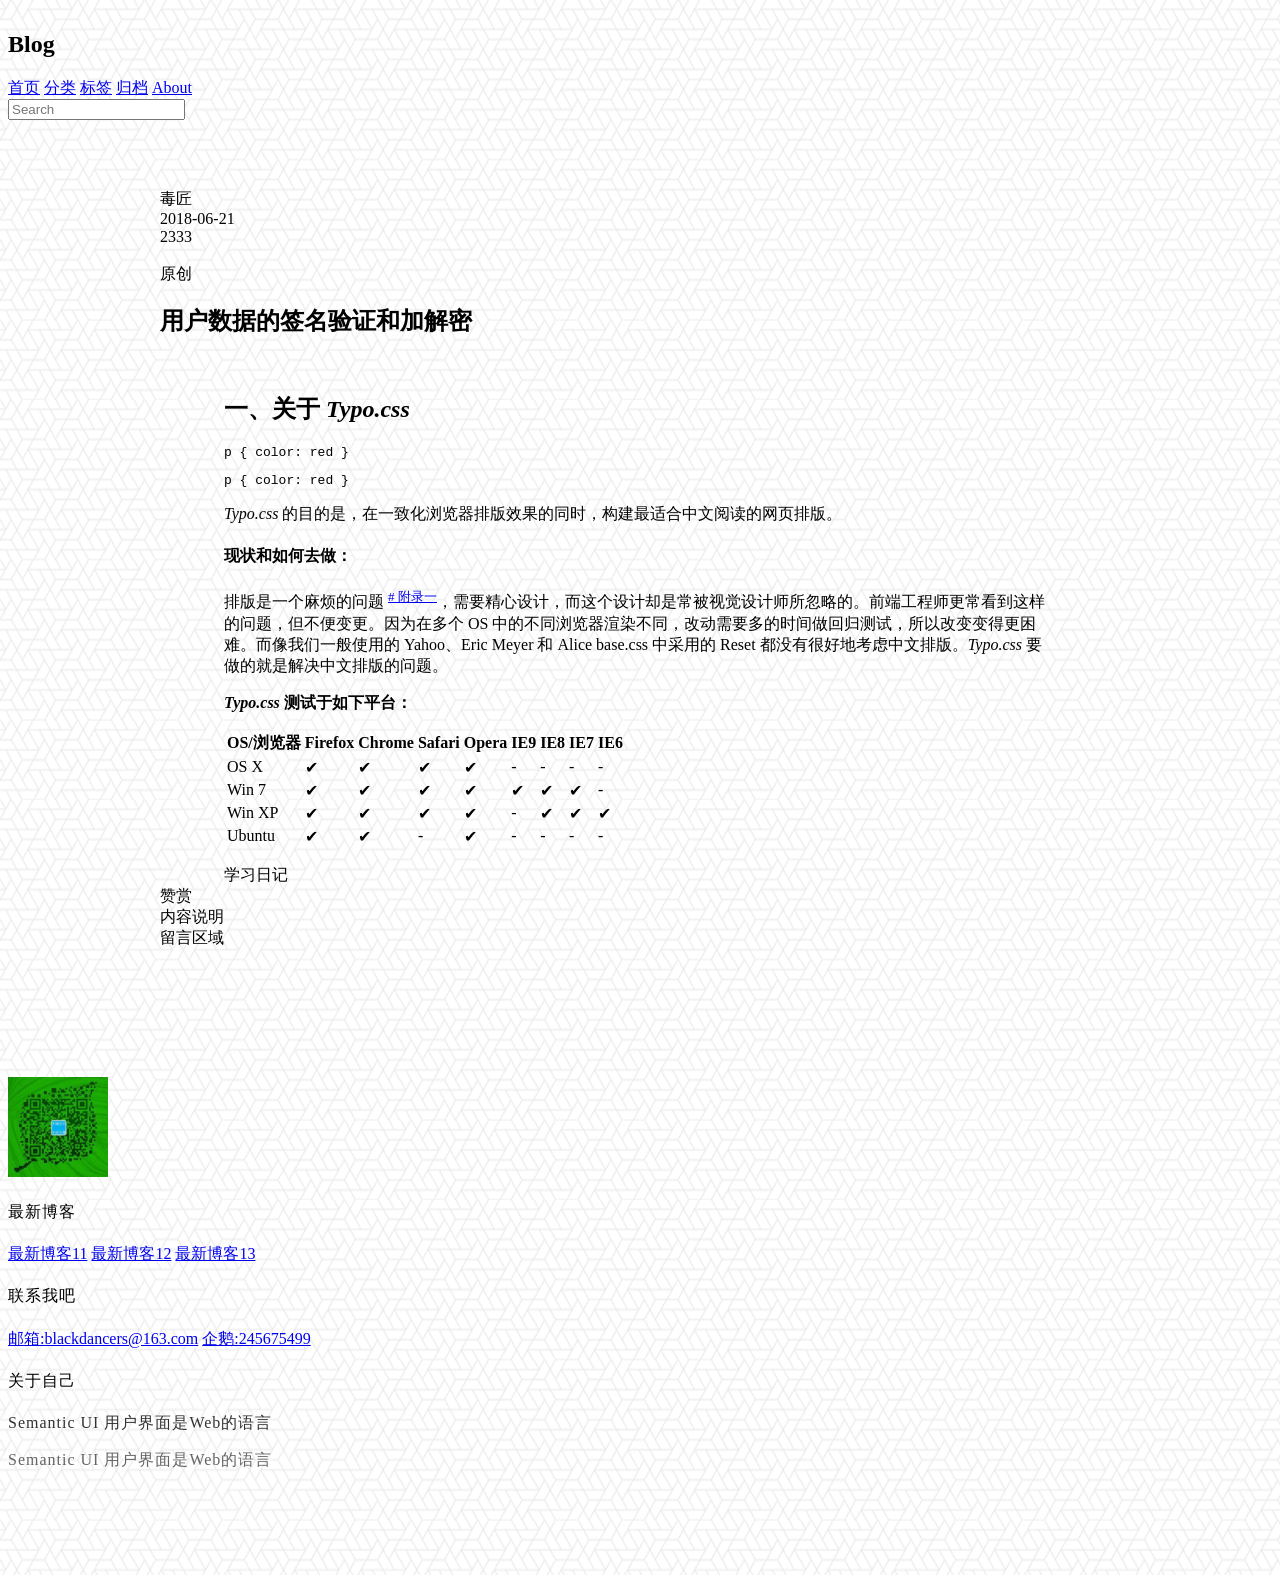
==== blog.html @ f89bb825 "博客首页和详情页1" ====
<!DOCTYPE html>
<html lang="en">
<head>
    <meta charset="UTF-8">
    <meta name="viewport" content="width=device-width,initial-scale=1.0">
    <title>博客详情页</title>
    <link rel="stylesheet" href="https://cdn.jsdelivr.net/semantic-ui/2.2.4/semantic.min.css">
    <link rel="stylesheet" href="static/css/index.css">
</head>
<body>
    <!--导航 nav-bar使用semantic-ui组件-->
    <nav class="ui inverted attached segment m-padded-tb-mini">
    <div class="ui container">
        <div class="ui inverted secondary stackable menu">
            <h2 class="ui teal header item">Blog</h2>
            <a href="#" class="item m-item m-mobile-hide"><i class="mini home icon"></i> 首页</a>
            <a href="#" class="item m-item m-mobile-hide"><i class="mini idea icon"></i>分类</a>
            <a href="#" class="item m-item m-mobile-hide"><i class="mini tags icon"></i>标签</a>
            <a href="#" class="item m-item m-mobile-hide"><i class="mini clone icon"></i>归档</a>
            <a href="#" class="item m-item m-mobile-hide"><i class="mini info icon"></i>About</a>
            <div class="right item m-item m-mobile-hide">
                <!--div.ui.input-->
                <div class="ui icon inverted transparent input">
                    <input type="text" placeholder="Search">
                    <i class="search link icon"></i>
                </div>
            </div>
        </div>
    </div>
    <a href="#" class="ui menu toggle black icon button m-right-top m-mobile-show">
        <i class="sidebar icon"></i>
    </a>
</nav>



    <div class="m-container-small m-padded-tb-big">
            <div class="ui container">
                <div class="ui top attached segment">
                    <div class="ui horizontal link list">
                        <div class="item">
                            <img src="https://unsplash.it/100/100?image=1005" alt="" class="ui avatar image">
                            <div class="content"><a class="header">毒匠</a></div>
                        </div>
                        <div class="item">
                            <i class="calendar icon"></i>2018-06-21
                        </div>
                        <div class="item">
                            <i class="eye icon"></i>2333
                        </div>
                    </div>
                </div>
                <div class="ui attached segment">
                    <img src="https://picsum.photos/800/450/?blur" alt="" class="ui fluid rounded image">
                </div>
                <div class="ui attached padded segment">
                    <!--主要内容-->
                    <div class="ui right aligned basic segment">
                        <div class="ui orange basic label">原创</div>
                    </div>
                    <h2 class="ui center aligned header">用户数据的签名验证和加解密</h2>
                    <div id="content" class="m-padded-lr m-padded-tb">

                        <!--文章内容-->
                        <h2 id="section1">一、关于 <i class="serif">Typo.css</i></h2>

                        <pre><code class="language-css">p { color: red }</code></pre>

                        <pre><code class="language-css">p { color: red }</code></pre>

                        <p><i class="serif">Typo.css</i> 的目的是，在一致化浏览器排版效果的同时，构建最适合中文阅读的网页排版。</p>
                        <h4 >现状和如何去做：</h4>

                        <p class="typo-first">排版是一个麻烦的问题 <sup><a href="#appendix1"># 附录一</a></sup>，需要精心设计，而这个设计却是常被视觉设计师所忽略的。前端工程师更常看到这样的问题，但不便变更。因为在多个 OS 中的不同浏览器渲染不同，改动需要多的时间做回归测试，所以改变变得更困难。而像我们一般使用的
                            Yahoo、Eric Meyer 和 Alice base.css 中采用的 Reset 都没有很好地考虑中文排版。<i class="serif">Typo.css</i> 要做的就是解决中文排版的问题。</p>

                        <p><strong><i class="serif">Typo.css</i> 测试于如下平台：</strong></p>
                        <table class="ui table" summary="Typo.css 的测试平台列表">
                            <thead>
                            <tr>
                                <th>OS/浏览器</th>
                                <th>Firefox</th>
                                <th>Chrome</th>
                                <th>Safari</th>
                                <th>Opera</th>
                                <th>IE9</th>
                                <th>IE8</th>
                                <th>IE7</th>
                                <th>IE6</th>
                            </tr>
                            </thead>
                            <tbody>
                            <tr>
                                <td>OS X</td>
                                <td>✔</td>
                                <td>✔</td>
                                <td>✔</td>
                                <td>✔</td>
                                <td>-</td>
                                <td>-</td>
                                <td>-</td>
                                <td>-</td>
                            </tr>
                            <tr>
                                <td>Win 7</td>
                                <td>✔</td>
                                <td>✔</td>
                                <td>✔</td>
                                <td>✔</td>
                                <td>✔</td>
                                <td>✔</td>
                                <td>✔</td>
                                <td>-</td>
                            </tr>
                            <tr>
                                <td>Win XP</td>
                                <td>✔</td>
                                <td>✔</td>
                                <td>✔</td>
                                <td>✔</td>
                                <td>-</td>
                                <td>✔</td>
                                <td>✔</td>
                                <td>✔</td>
                            </tr>
                            <tr>
                                <td>Ubuntu</td>
                                <td>✔</td>
                                <td>✔</td>
                                <td>-</td>
                                <td>✔</td>
                                <td>-</td>
                                <td>-</td>
                                <td>-</td>
                                <td>-</td>
                            </tr>
                            </tbody>
                        </table>
                    </div>

                    <!--文章下面,标签-->
                    <!--div.ui.basic.teal.left.pointing.label-->
                    <div class="m-padded-lr">
                        <div class="ui basic teal left pointing label">
                            学习日记
                        </div>
                    </div>
                    <!--文章下面,赞赏-->
                    <div class="ui center aligned basic segment">
                        <div class="ui orange basic circular button">赞赏</div>
                    </div>

                </div>
                <div class="ui attached positive message">
                    内容说明
                </div>
                <div class="ui bottom attached segment">
                    留言区域
                </div>
            </div>
    </div>

    <!--底部-->
    <footer class="ui inverted vertical segment m-padded-tb-massive">
        <div class="ui center aligned container">
            <div class="ui inverted divided stackable grid">
                <!--分成16份-->
                <div class="three wide column">
                    <div class="ui inverted link list">
                        <div class="item">
                            <img src="static/images/wechat-qr.jpg" alt="QR-CODE" class="ui rounded image" style="width: 100px">
                        </div>
                    </div>
                </div>
                <div class="three wide column">
                    <h4 class="ui inverted header m-text-thin m-text-spaced">最新博客</h4>
                    <div class="ui inverted link list">
                        <a href="#" class="item">最新博客11</a>
                        <a href="#" class="item">最新博客12</a>
                        <a href="#" class="item">最新博客13</a>
                    </div>
                </div>
                <div class="three wide column">
                    <h4 class="ui inverted header m-text-thin m-text-spaced">联系我吧</h4>
                    <div class="ui inverted link list">
                        <a href="#" class="item">邮箱:blackdancers@163.com</a>
                        <a href="#" class="item">企鹅:245675499</a>
                    </div>
                </div>
                <div class="seven wide column">
                    <h4 class="ui inverted header m-text-thin m-text-spaced">关于自己</h4>
                    <p class="m-text-thin m-text-spaced m-opacity-mini">Semantic UI 用户界面是Web的语言</p>
                </div>
            </div>
            <div class="ui inverted section divider"><!--分割线--></div>
            <p class="m-text-thin m-text-spaced m-opacity-tiny">Semantic UI 用户界面是Web的语言</p>
        </div>
    </footer>

    <script src="https://cdn.jsdelivr.net/npm/jquery@3.2/dist/jquery.min.js"></script>
    <script src="https://cdn.jsdelivr.net/semantic-ui/2.2.4/semantic.min.js"></script>
    <script>
        /*显示和隐藏菜单*/
        $(".menu.toggle").click(function () {
            $(".m-item").toggleClass('m-mobile-hide');
        });
    </script>
</body>
</html>
---- static/css/index.css ----
@charset "UTF-8";
/*背景*/
body{
    background: url("../images/what-the-hex.png");
}


/*内部间隔*/
.m-padded-tb-massive{
    padding-top: 5em !important;
    padding-bottom: 5em !important;
}
.m-padded-tb-huge{
    padding-top: 4em !important;
    padding-bottom: 4em !important;
}
.m-padded-tb-big{
    padding-top: 3em !important;
    padding-bottom: 3em !important;
}
.m-padded-tb-large{
    padding-top: 2em !important;
    padding-bottom: 2em !important;
}
.m-padded-tb{
    padding-top: 1em !important;
    padding-bottom: 1em !important;
}
.m-padded-tb-small{
    padding-top: 0.5em !important;
    padding-bottom: 0.5em !important;
}
.m-padded-tb-tiny{
    padding-top: 0.3em !important;
    padding-bottom: 0.3em !important;
}
.m-padded-tb-mini{
    padding-top: 0.2em !important;
    padding-bottom: 0.2em !important;
}
.m-padded-mini{
    padding: 0.2em !important;
}
.m-padded-tiny{
    padding: 0.3em !important;
}

.m-padded-lr{
    padding-left: 4em !important;
    padding-right: 4em !important;
}

/*外部间隔*/
.m-margin-tb-tiny{
    margin-top: 0.3em !important;
    margin-bottom: 0.3em !important;
}
.m-margin-top-small{
    margin-top: 0.5em !important;
    margin-bottom: 0.5em !important;
}
.m-margin-top{
    margin-top: 1em !important;
    margin-bottom: 1em !important;
}
.m-margin-top-large{
    margin-top: 2em !important;
    margin-bottom: 2em !important;
}


/*文本微调*/
.m-text-thin{
    font-weight: 300 !important;
}
.m-text-spaced{
    letter-spacing: 1px !important;
}
.m-text-lined{
    line-height: 1.8;
}
.m-text{
    font-weight: 300 !important;
    letter-spacing: 1px !important;
    line-height: 1.8;
}

/*透明度*/
.m-opacity-mini{
    opacity: 0.8 !important;
}
.m-opacity-tiny{
    opacity: 0.6 !important;
}



/*行内块*/
.m-inline-block{
    display: inline-block !important;
}

/*整体宽度*/
.m-container{
    max-width: 72em !important;
    margin: auto !important;
}
.m-container-small{
    max-width: 60em !important;
    margin: auto !important;
}


/*超链接字体颜色*/
.m-black{
    color: #333333 !important;
}

/*指定位置*/
.m-right-top{
    position: absolute;
    top: 0;
    right: 0;
}

/*PC端隐藏,手机端显示,和下面的css顺序不能颠倒*/
.m-mobile-show{
    display: none !important;
}

/*手机端隐藏*/
@media screen and (max-width: 768px){
    .m-mobile-hide{
        display: none !important;
    }
    .m-mobile-show{
        display: block !important;
    }
}
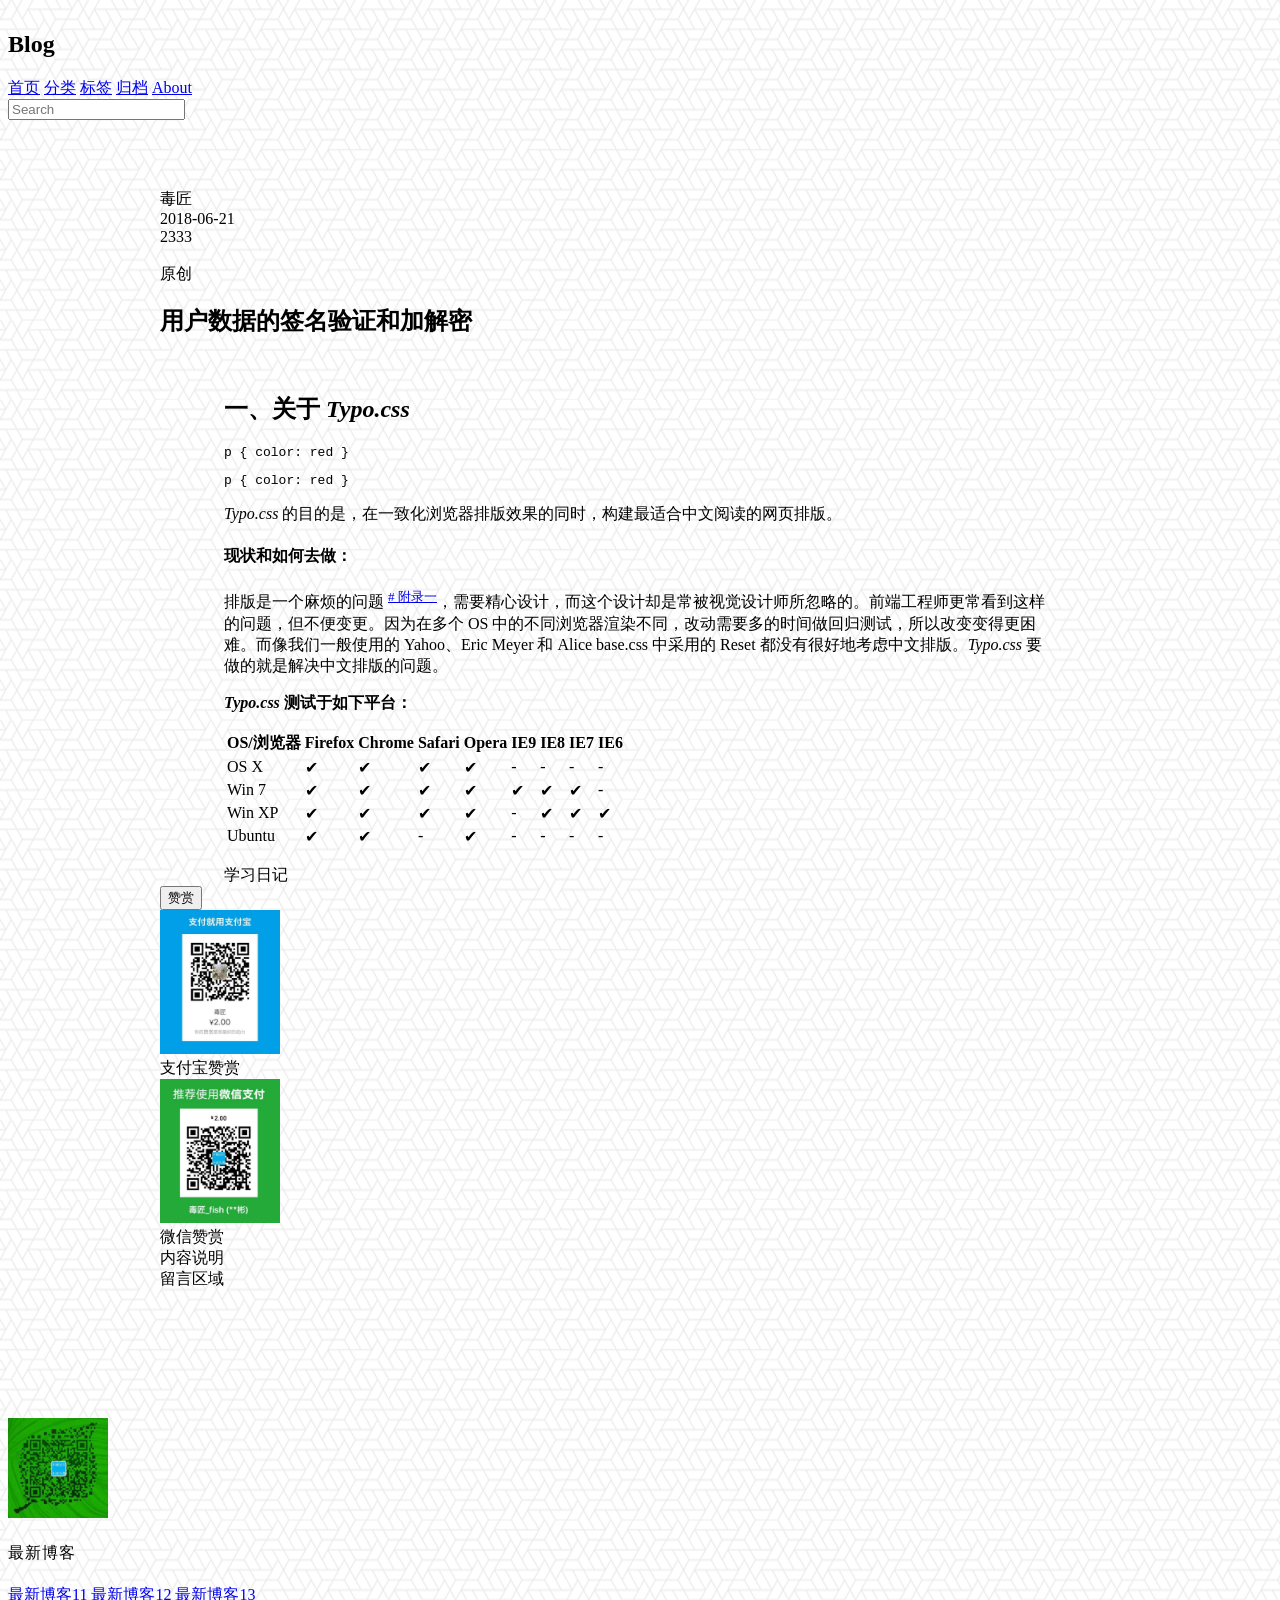
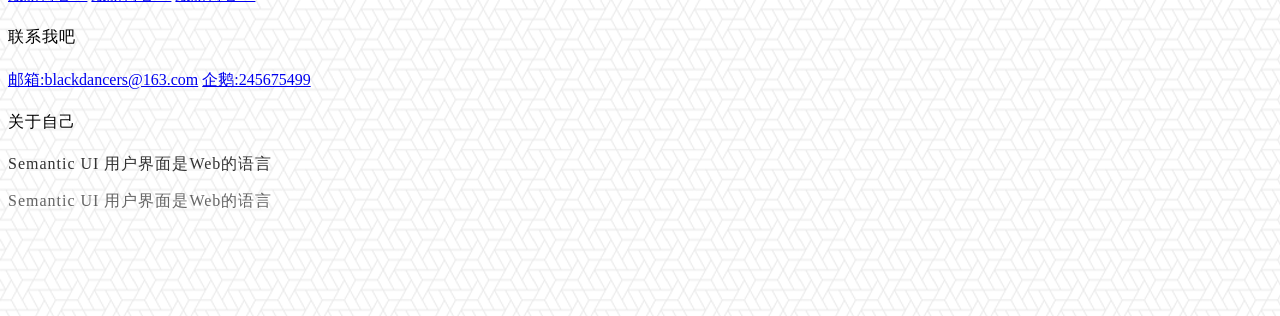
==== commit db6d9262: "赞赏，二维码" ====
--- a/blog.html
+++ b/blog.html
@@ -8,8 +8,8 @@
     <link rel="stylesheet" href="static/css/index.css">
 </head>
 <body>
-    <!--导航 nav-bar使用semantic-ui组件-->
-    <nav class="ui inverted attached segment m-padded-tb-mini">
+<!--导航 nav-bar使用semantic-ui组件-->
+<nav class="ui inverted attached segment m-padded-tb-mini">
     <div class="ui container">
         <div class="ui inverted secondary stackable menu">
             <h2 class="ui teal header item">Blog</h2>
@@ -33,177 +33,199 @@
 </nav>
 
 
-
-    <div class="m-container-small m-padded-tb-big">
-            <div class="ui container">
-                <div class="ui top attached segment">
-                    <div class="ui horizontal link list">
-                        <div class="item">
-                            <img src="https://unsplash.it/100/100?image=1005" alt="" class="ui avatar image">
-                            <div class="content"><a class="header">毒匠</a></div>
+<div class="m-container-small m-padded-tb-big">
+    <div class="ui container">
+        <div class="ui top attached segment">
+            <div class="ui horizontal link list">
+                <div class="item">
+                    <img src="https://unsplash.it/100/100?image=1005" alt="" class="ui avatar image">
+                    <div class="content"><a class="header">毒匠</a></div>
+                </div>
+                <div class="item">
+                    <i class="calendar icon"></i>2018-06-21
+                </div>
+                <div class="item">
+                    <i class="eye icon"></i>2333
+                </div>
+            </div>
+        </div>
+        <div class="ui attached segment">
+            <img src="https://picsum.photos/800/450/?blur" alt="" class="ui fluid rounded image">
+        </div>
+        <div class="ui attached padded segment">
+            <!--主要内容-->
+            <div class="ui right aligned basic segment">
+                <div class="ui orange basic label">原创</div>
+            </div>
+            <h2 class="ui center aligned header">用户数据的签名验证和加解密</h2>
+            <div id="content" class="m-padded-lr m-padded-tb">
+
+                <!--文章内容-->
+                <h2 id="section1">一、关于 <i class="serif">Typo.css</i></h2>
+
+                <pre><code class="language-css">p { color: red }</code></pre>
+
+                <pre><code class="language-css">p { color: red }</code></pre>
+
+                <p><i class="serif">Typo.css</i> 的目的是，在一致化浏览器排版效果的同时，构建最适合中文阅读的网页排版。</p>
+                <h4>现状和如何去做：</h4>
+
+                <p class="typo-first">排版是一个麻烦的问题 <sup><a href="#appendix1"># 附录一</a></sup>，需要精心设计，而这个设计却是常被视觉设计师所忽略的。前端工程师更常看到这样的问题，但不便变更。因为在多个
+                    OS 中的不同浏览器渲染不同，改动需要多的时间做回归测试，所以改变变得更困难。而像我们一般使用的
+                    Yahoo、Eric Meyer 和 Alice base.css 中采用的 Reset 都没有很好地考虑中文排版。<i class="serif">Typo.css</i>
+                    要做的就是解决中文排版的问题。</p>
+
+                <p><strong><i class="serif">Typo.css</i> 测试于如下平台：</strong></p>
+                <table class="ui table" summary="Typo.css 的测试平台列表">
+                    <thead>
+                    <tr>
+                        <th>OS/浏览器</th>
+                        <th>Firefox</th>
+                        <th>Chrome</th>
+                        <th>Safari</th>
+                        <th>Opera</th>
+                        <th>IE9</th>
+                        <th>IE8</th>
+                        <th>IE7</th>
+                        <th>IE6</th>
+                    </tr>
+                    </thead>
+                    <tbody>
+                    <tr>
+                        <td>OS X</td>
+                        <td>✔</td>
+                        <td>✔</td>
+                        <td>✔</td>
+                        <td>✔</td>
+                        <td>-</td>
+                        <td>-</td>
+                        <td>-</td>
+                        <td>-</td>
+                    </tr>
+                    <tr>
+                        <td>Win 7</td>
+                        <td>✔</td>
+                        <td>✔</td>
+                        <td>✔</td>
+                        <td>✔</td>
+                        <td>✔</td>
+                        <td>✔</td>
+                        <td>✔</td>
+                        <td>-</td>
+                    </tr>
+                    <tr>
+                        <td>Win XP</td>
+                        <td>✔</td>
+                        <td>✔</td>
+                        <td>✔</td>
+                        <td>✔</td>
+                        <td>-</td>
+                        <td>✔</td>
+                        <td>✔</td>
+                        <td>✔</td>
+                    </tr>
+                    <tr>
+                        <td>Ubuntu</td>
+                        <td>✔</td>
+                        <td>✔</td>
+                        <td>-</td>
+                        <td>✔</td>
+                        <td>-</td>
+                        <td>-</td>
+                        <td>-</td>
+                        <td>-</td>
+                    </tr>
+                    </tbody>
+                </table>
+            </div>
+
+            <!--文章下面,标签-->
+            <!--div.ui.basic.teal.left.pointing.label-->
+            <div class="m-padded-lr">
+                <div class="ui basic teal left pointing label">
+                    学习日记
+                </div>
+            </div>
+            <!--文章下面,赞赏-->
+            <div class="ui center aligned basic segment">
+                <button id="pay-btn" class="ui orange basic circular button">赞赏</button>
+            </div>
+            <div class="ui payQR flowing popup transition hidden">
+                <div class="ui orange basic label">
+                    <div class="ui images" style="font-size: inherit !important;">
+                        <div class="image">
+                            <img src="static/images/alipay-qr-receive.jpg" alt="支付宝收款" class="ui rounded bordered image" style="width: 120px">
+                            <div>支付宝赞赏</div>
                         </div>
-                        <div class="item">
-                            <i class="calendar icon"></i>2018-06-21
-                        </div>
-                        <div class="item">
-                            <i class="eye icon"></i>2333
+                        <div class="image">
+                            <img src="static/images/wechat-qr-receive.jpg" alt="微信收款" class="ui rounded bordered image" style="width: 120px">
+                            <div>微信赞赏</div>
                         </div>
                     </div>
                 </div>
-                <div class="ui attached segment">
-                    <img src="https://picsum.photos/800/450/?blur" alt="" class="ui fluid rounded image">
-                </div>
-                <div class="ui attached padded segment">
-                    <!--主要内容-->
-                    <div class="ui right aligned basic segment">
-                        <div class="ui orange basic label">原创</div>
+            </div>
+
+        </div>
+        <div class="ui attached positive message">
+            内容说明
+        </div>
+        <div class="ui bottom attached segment">
+            留言区域
+        </div>
+    </div>
+</div>
+
+<!--底部-->
+<footer class="ui inverted vertical segment m-padded-tb-massive">
+    <div class="ui center aligned container">
+        <div class="ui inverted divided stackable grid">
+            <!--分成16份-->
+            <div class="three wide column">
+                <div class="ui inverted link list">
+                    <div class="item">
+                        <img src="static/images/wechat-qr.jpg" alt="QR-CODE" class="ui rounded image"
+                             style="width: 100px">
                     </div>
-                    <h2 class="ui center aligned header">用户数据的签名验证和加解密</h2>
-                    <div id="content" class="m-padded-lr m-padded-tb">
-
-                        <!--文章内容-->
-                        <h2 id="section1">一、关于 <i class="serif">Typo.css</i></h2>
-
-                        <pre><code class="language-css">p { color: red }</code></pre>
-
-                        <pre><code class="language-css">p { color: red }</code></pre>
-
-                        <p><i class="serif">Typo.css</i> 的目的是，在一致化浏览器排版效果的同时，构建最适合中文阅读的网页排版。</p>
-                        <h4 >现状和如何去做：</h4>
-
-                        <p class="typo-first">排版是一个麻烦的问题 <sup><a href="#appendix1"># 附录一</a></sup>，需要精心设计，而这个设计却是常被视觉设计师所忽略的。前端工程师更常看到这样的问题，但不便变更。因为在多个 OS 中的不同浏览器渲染不同，改动需要多的时间做回归测试，所以改变变得更困难。而像我们一般使用的
-                            Yahoo、Eric Meyer 和 Alice base.css 中采用的 Reset 都没有很好地考虑中文排版。<i class="serif">Typo.css</i> 要做的就是解决中文排版的问题。</p>
-
-                        <p><strong><i class="serif">Typo.css</i> 测试于如下平台：</strong></p>
-                        <table class="ui table" summary="Typo.css 的测试平台列表">
-                            <thead>
-                            <tr>
-                                <th>OS/浏览器</th>
-                                <th>Firefox</th>
-                                <th>Chrome</th>
-                                <th>Safari</th>
-                                <th>Opera</th>
-                                <th>IE9</th>
-                                <th>IE8</th>
-                                <th>IE7</th>
-                                <th>IE6</th>
-                            </tr>
-                            </thead>
-                            <tbody>
-                            <tr>
-                                <td>OS X</td>
-                                <td>✔</td>
-                                <td>✔</td>
-                                <td>✔</td>
-                                <td>✔</td>
-                                <td>-</td>
-                                <td>-</td>
-                                <td>-</td>
-                                <td>-</td>
-                            </tr>
-                            <tr>
-                                <td>Win 7</td>
-                                <td>✔</td>
-                                <td>✔</td>
-                                <td>✔</td>
-                                <td>✔</td>
-                                <td>✔</td>
-                                <td>✔</td>
-                                <td>✔</td>
-                                <td>-</td>
-                            </tr>
-                            <tr>
-                                <td>Win XP</td>
-                                <td>✔</td>
-                                <td>✔</td>
-                                <td>✔</td>
-                                <td>✔</td>
-                                <td>-</td>
-                                <td>✔</td>
-                                <td>✔</td>
-                                <td>✔</td>
-                            </tr>
-                            <tr>
-                                <td>Ubuntu</td>
-                                <td>✔</td>
-                                <td>✔</td>
-                                <td>-</td>
-                                <td>✔</td>
-                                <td>-</td>
-                                <td>-</td>
-                                <td>-</td>
-                                <td>-</td>
-                            </tr>
-                            </tbody>
-                        </table>
-                    </div>
-
-                    <!--文章下面,标签-->
-                    <!--div.ui.basic.teal.left.pointing.label-->
-                    <div class="m-padded-lr">
-                        <div class="ui basic teal left pointing label">
-                            学习日记
-                        </div>
-                    </div>
-                    <!--文章下面,赞赏-->
-                    <div class="ui center aligned basic segment">
-                        <div class="ui orange basic circular button">赞赏</div>
-                    </div>
-
-                </div>
-                <div class="ui attached positive message">
-                    内容说明
-                </div>
-                <div class="ui bottom attached segment">
-                    留言区域
-                </div>
-            </div>
+                </div>
+            </div>
+            <div class="three wide column">
+                <h4 class="ui inverted header m-text-thin m-text-spaced">最新博客</h4>
+                <div class="ui inverted link list">
+                    <a href="#" class="item">最新博客11</a>
+                    <a href="#" class="item">最新博客12</a>
+                    <a href="#" class="item">最新博客13</a>
+                </div>
+            </div>
+            <div class="three wide column">
+                <h4 class="ui inverted header m-text-thin m-text-spaced">联系我吧</h4>
+                <div class="ui inverted link list">
+                    <a href="#" class="item">邮箱:blackdancers@163.com</a>
+                    <a href="#" class="item">企鹅:245675499</a>
+                </div>
+            </div>
+            <div class="seven wide column">
+                <h4 class="ui inverted header m-text-thin m-text-spaced">关于自己</h4>
+                <p class="m-text-thin m-text-spaced m-opacity-mini">Semantic UI 用户界面是Web的语言</p>
+            </div>
+        </div>
+        <div class="ui inverted section divider"><!--分割线--></div>
+        <p class="m-text-thin m-text-spaced m-opacity-tiny">Semantic UI 用户界面是Web的语言</p>
     </div>
-
-    <!--底部-->
-    <footer class="ui inverted vertical segment m-padded-tb-massive">
-        <div class="ui center aligned container">
-            <div class="ui inverted divided stackable grid">
-                <!--分成16份-->
-                <div class="three wide column">
-                    <div class="ui inverted link list">
-                        <div class="item">
-                            <img src="static/images/wechat-qr.jpg" alt="QR-CODE" class="ui rounded image" style="width: 100px">
-                        </div>
-                    </div>
-                </div>
-                <div class="three wide column">
-                    <h4 class="ui inverted header m-text-thin m-text-spaced">最新博客</h4>
-                    <div class="ui inverted link list">
-                        <a href="#" class="item">最新博客11</a>
-                        <a href="#" class="item">最新博客12</a>
-                        <a href="#" class="item">最新博客13</a>
-                    </div>
-                </div>
-                <div class="three wide column">
-                    <h4 class="ui inverted header m-text-thin m-text-spaced">联系我吧</h4>
-                    <div class="ui inverted link list">
-                        <a href="#" class="item">邮箱:blackdancers@163.com</a>
-                        <a href="#" class="item">企鹅:245675499</a>
-                    </div>
-                </div>
-                <div class="seven wide column">
-                    <h4 class="ui inverted header m-text-thin m-text-spaced">关于自己</h4>
-                    <p class="m-text-thin m-text-spaced m-opacity-mini">Semantic UI 用户界面是Web的语言</p>
-                </div>
-            </div>
-            <div class="ui inverted section divider"><!--分割线--></div>
-            <p class="m-text-thin m-text-spaced m-opacity-tiny">Semantic UI 用户界面是Web的语言</p>
-        </div>
-    </footer>
-
-    <script src="https://cdn.jsdelivr.net/npm/jquery@3.2/dist/jquery.min.js"></script>
-    <script src="https://cdn.jsdelivr.net/semantic-ui/2.2.4/semantic.min.js"></script>
-    <script>
-        /*显示和隐藏菜单*/
-        $(".menu.toggle").click(function () {
-            $(".m-item").toggleClass('m-mobile-hide');
-        });
-    </script>
+</footer>
+
+<script src="https://cdn.jsdelivr.net/npm/jquery@3.2/dist/jquery.min.js"></script>
+<script src="https://cdn.jsdelivr.net/semantic-ui/2.2.4/semantic.min.js"></script>
+<script>
+    /*显示和隐藏菜单*/
+    $(".menu.toggle").click(function () {
+        $(".m-item").toggleClass('m-mobile-hide');
+    });
+    $("#pay-btn").popup({
+        popup:$(".payQR.popup"),
+        on:'click',
+        position:'bottom center'
+    })
+
+</script>
 </body>
 </html>
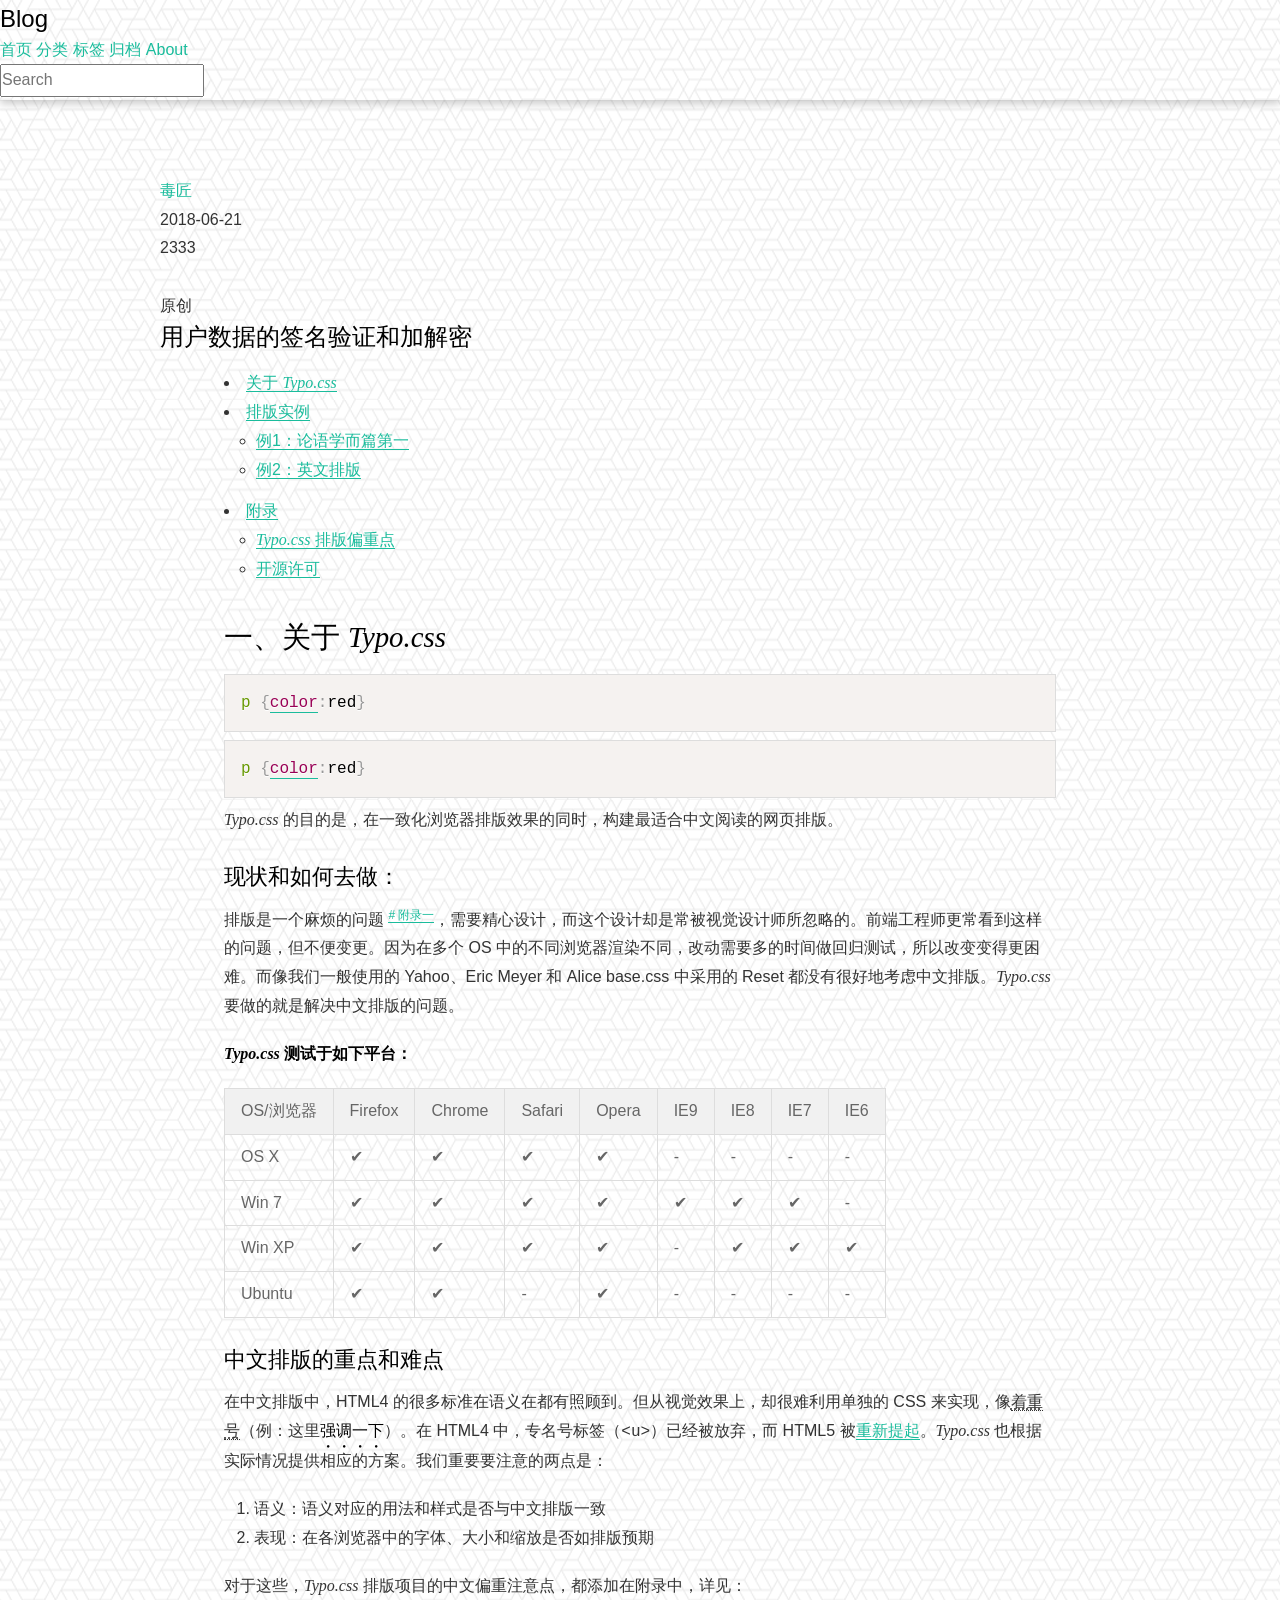
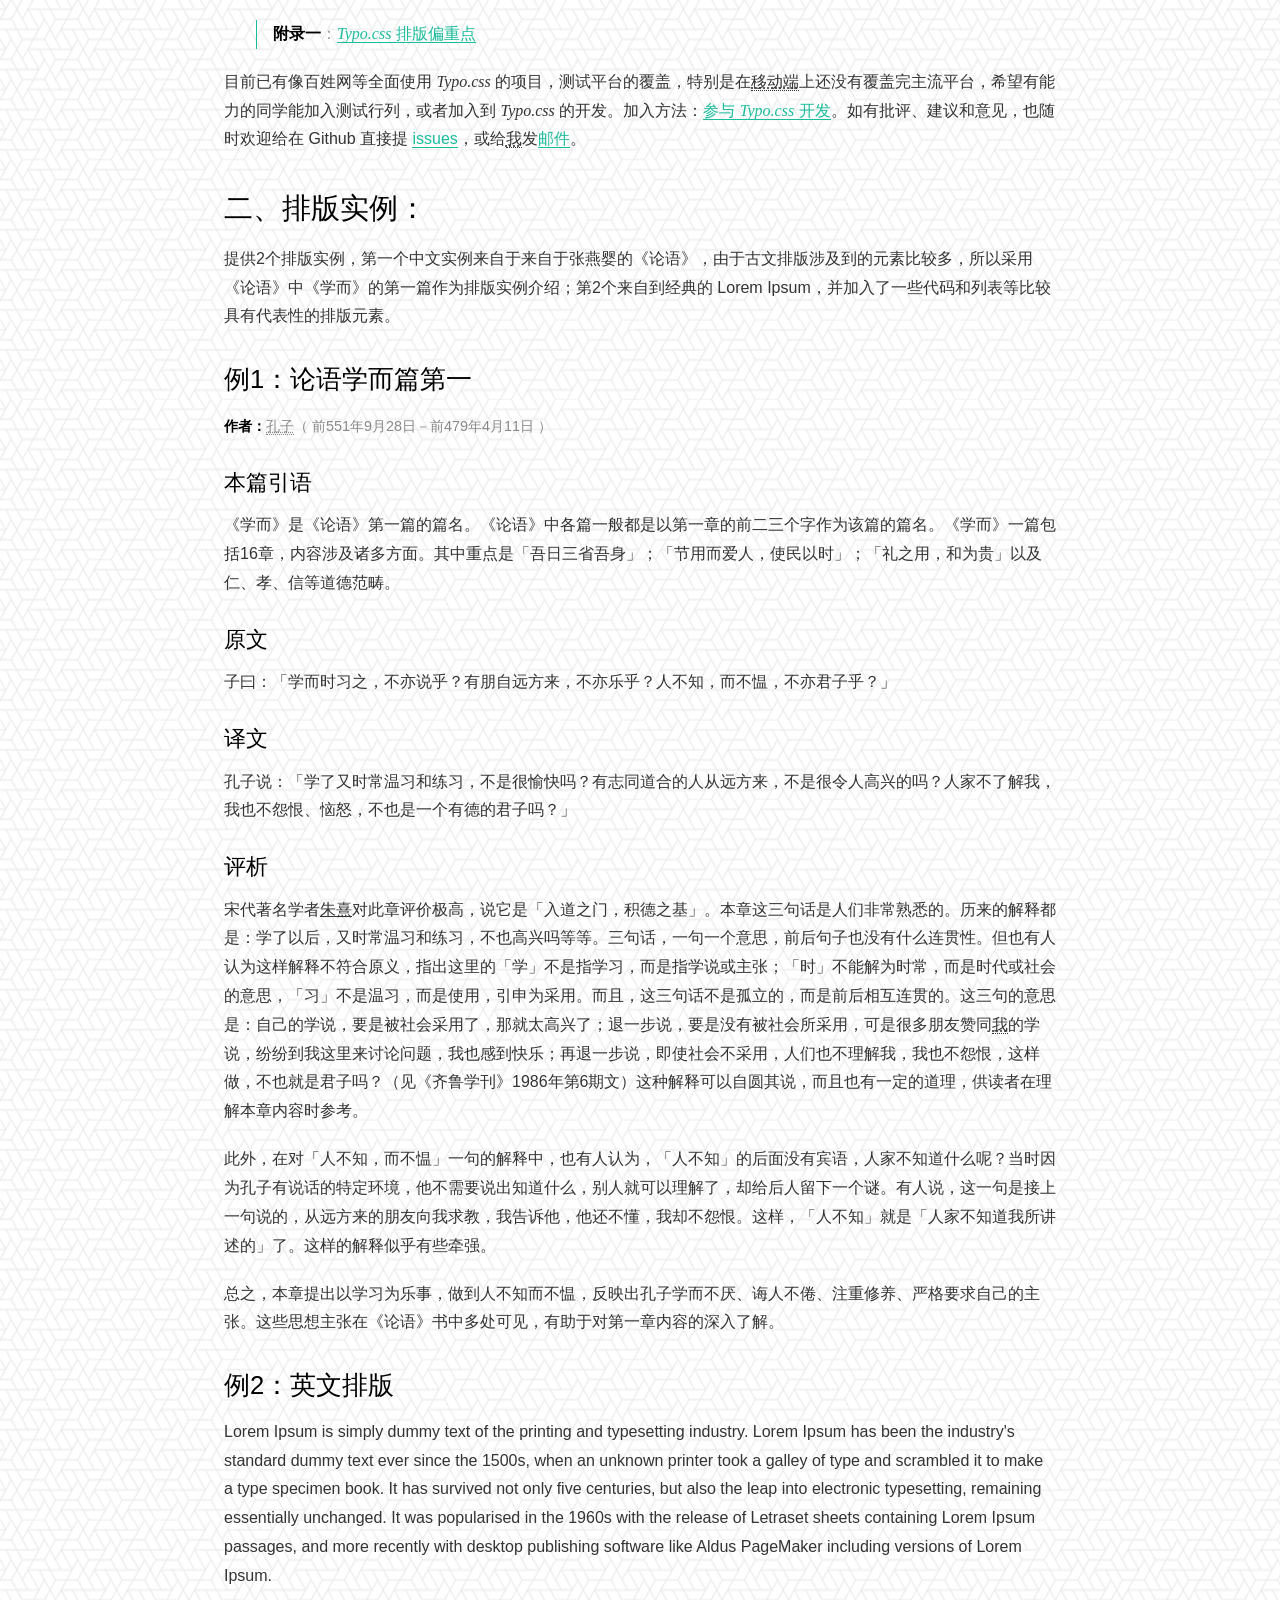
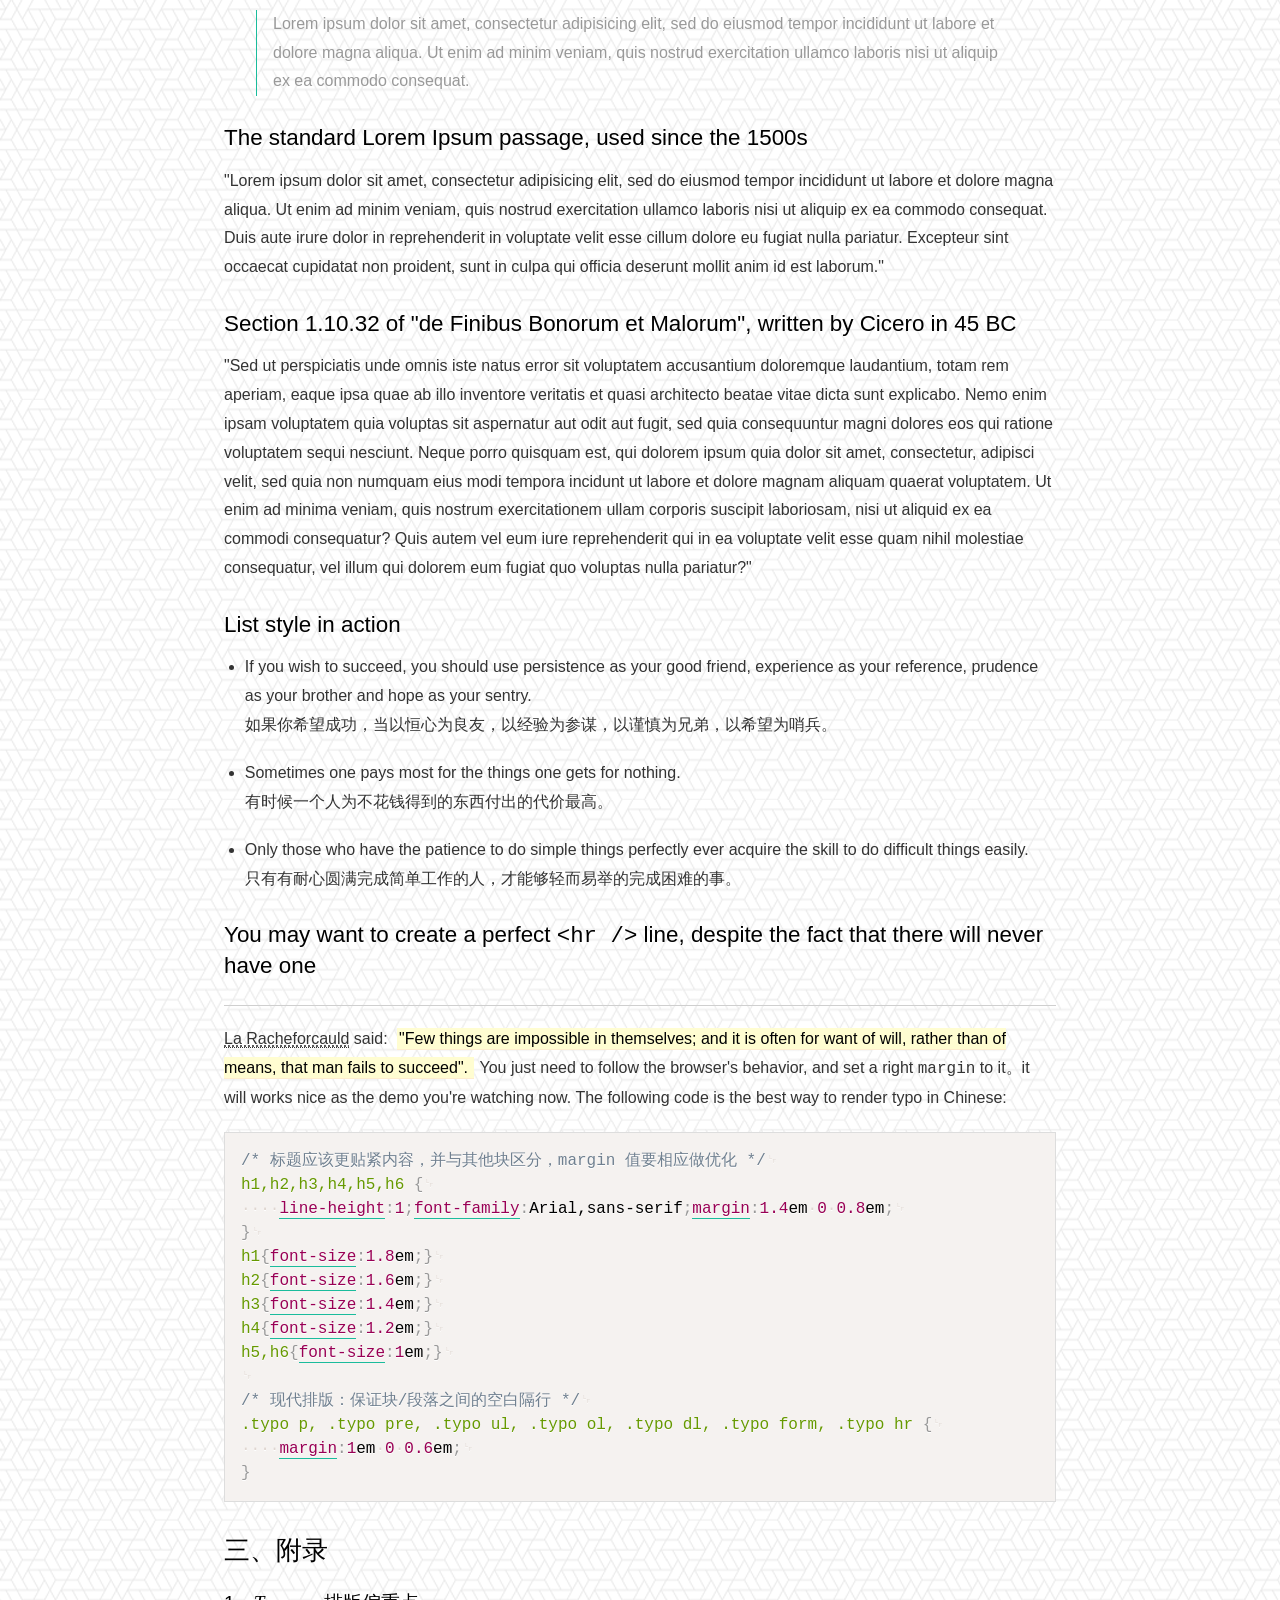
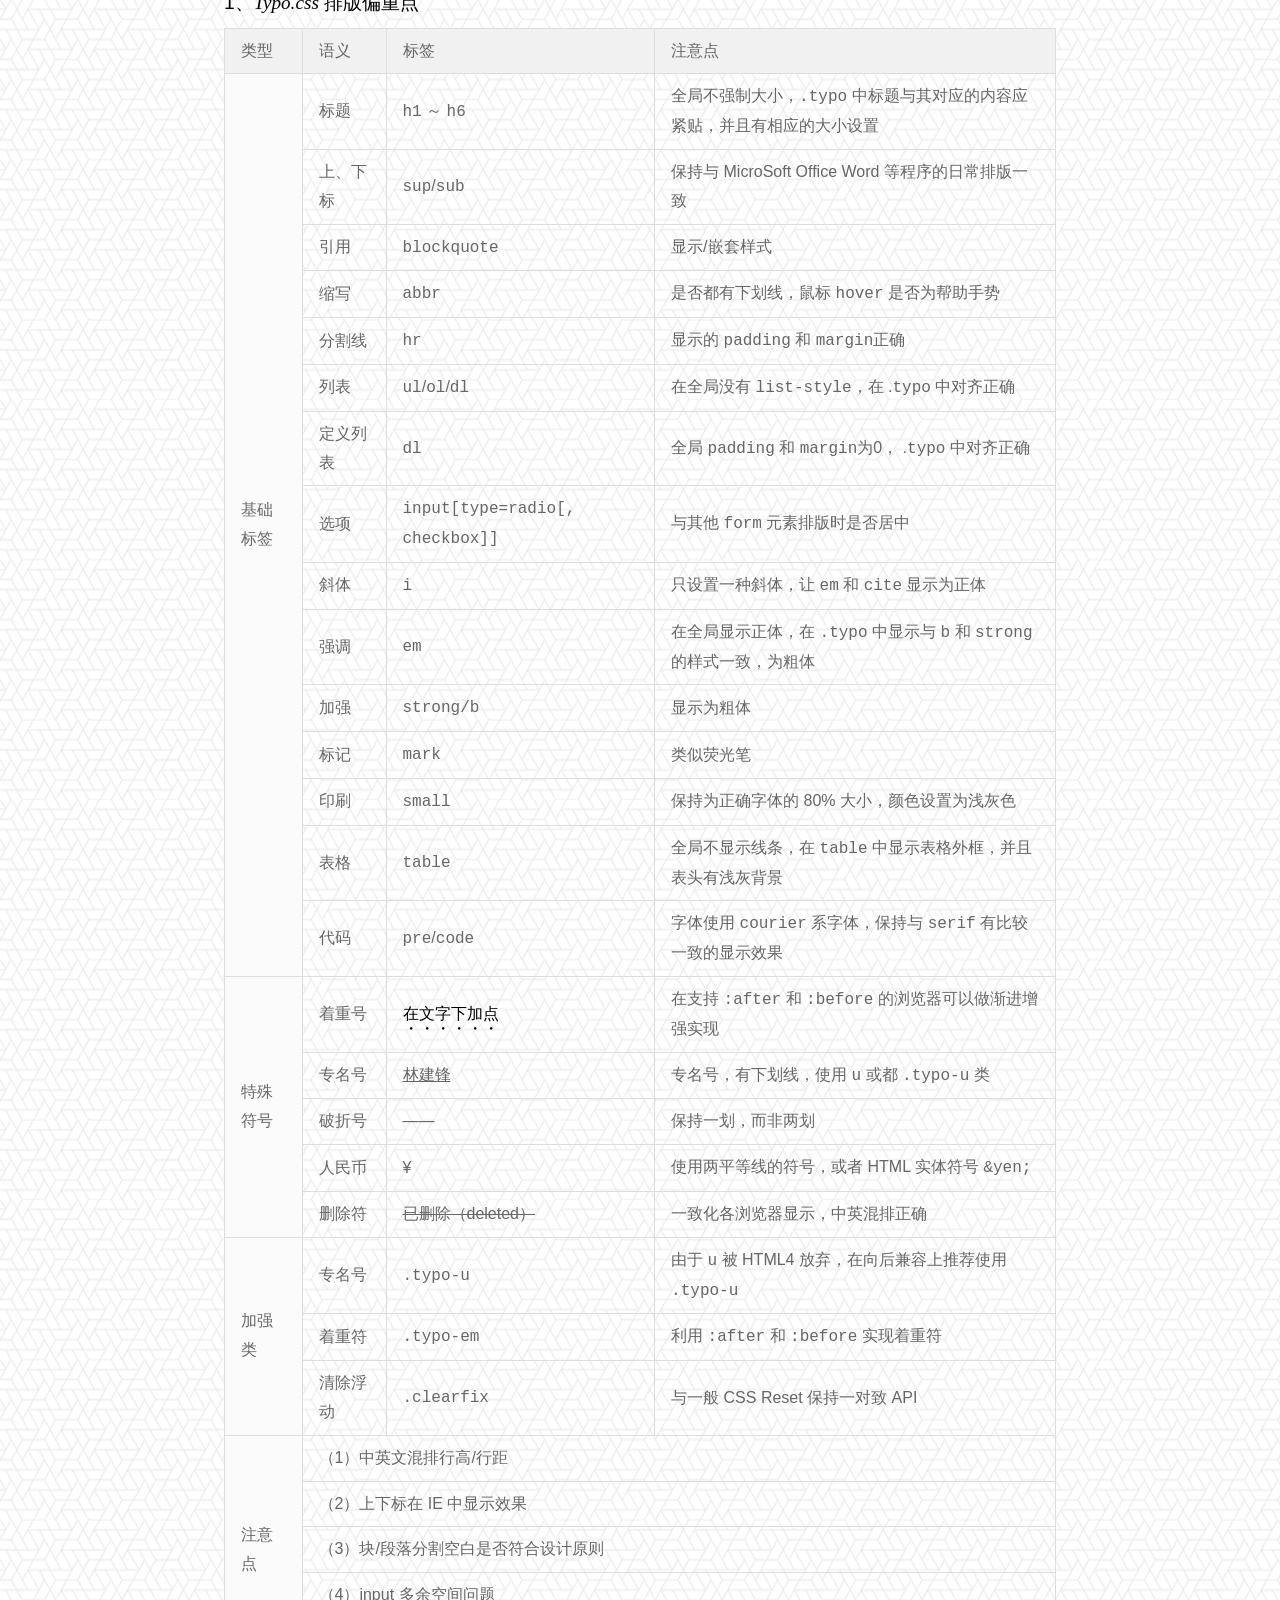
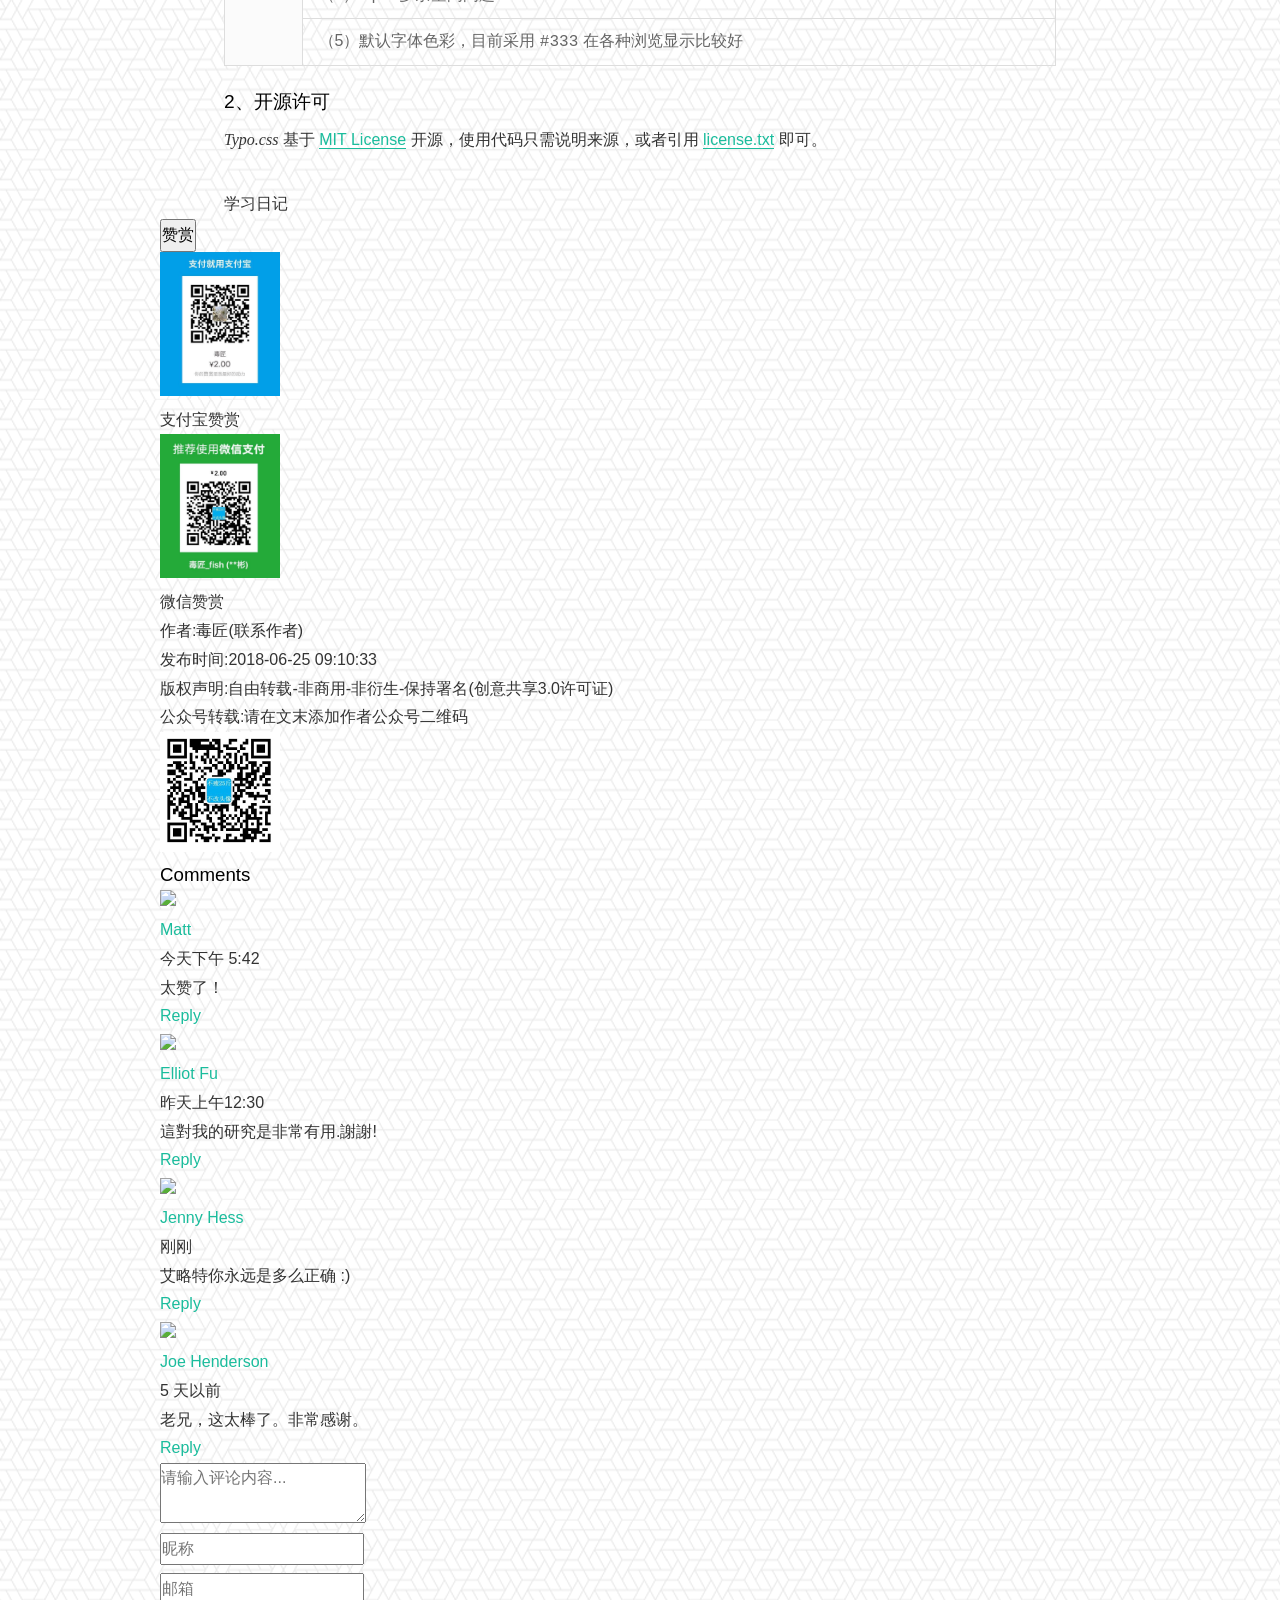
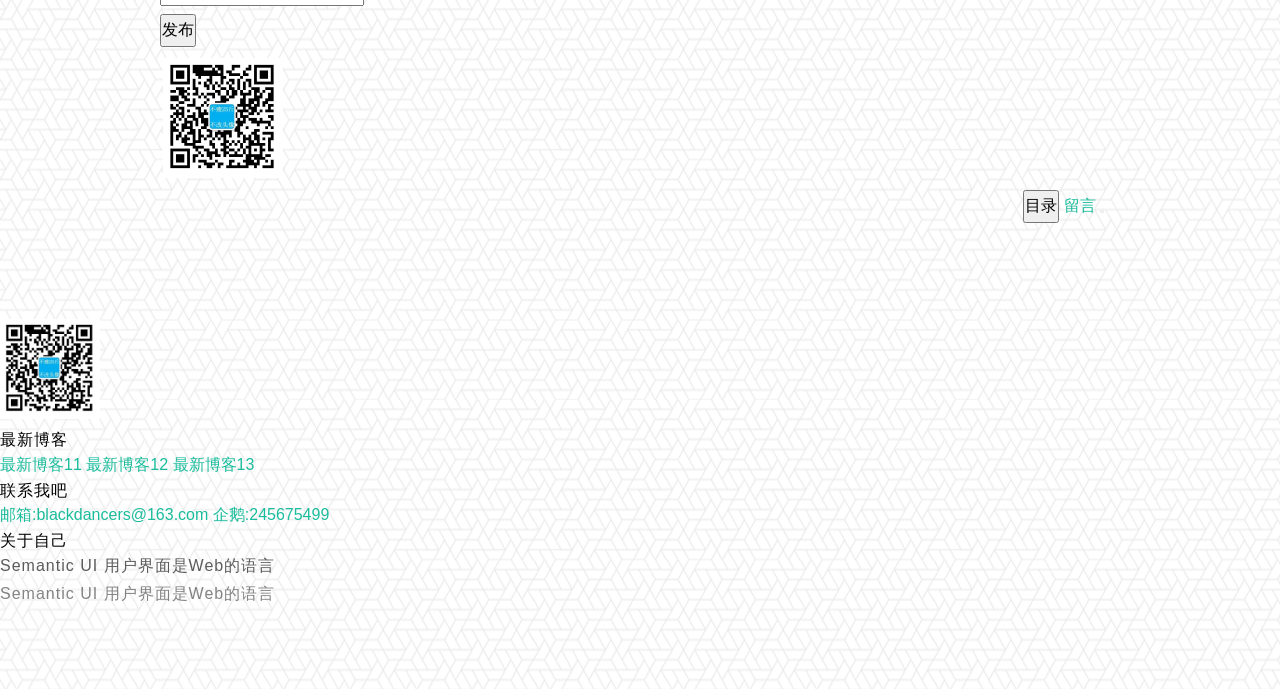
==== commit 6c97363a: "update" ====
--- a/blog.html
+++ b/blog.html
@@ -5,11 +5,15 @@
     <meta name="viewport" content="width=device-width,initial-scale=1.0">
     <title>博客详情页</title>
     <link rel="stylesheet" href="https://cdn.jsdelivr.net/semantic-ui/2.2.4/semantic.min.css">
+    <link rel="stylesheet" href="static/css/typo.css">
+    <link rel="stylesheet" href="static/css/animate.css">
+    <link rel="stylesheet" href="static/plugins/prism/1.15/prism.css">
+    <link rel="stylesheet" href="static/plugins/tocbot/tocbot.css">
     <link rel="stylesheet" href="static/css/index.css">
 </head>
 <body>
 <!--导航 nav-bar使用semantic-ui组件-->
-<nav class="ui inverted attached segment m-padded-tb-mini">
+<nav class="ui inverted attached segment m-padded-tb-mini m-shadow-small">
     <div class="ui container">
         <div class="ui inverted secondary stackable menu">
             <h2 class="ui teal header item">Blog</h2>
@@ -27,13 +31,14 @@
             </div>
         </div>
     </div>
+    <!--操作导航组件隐藏和显示menu toggle-->
     <a href="#" class="ui menu toggle black icon button m-right-top m-mobile-show">
         <i class="sidebar icon"></i>
     </a>
 </nav>
 
 
-<div class="m-container-small m-padded-tb-big">
+<div class="m-container-small m-padded-tb-big animated pulse">
     <div class="ui container">
         <div class="ui top attached segment">
             <div class="ui horizontal link list">
@@ -52,28 +57,41 @@
         <div class="ui attached segment">
             <img src="https://picsum.photos/800/450/?blur" alt="" class="ui fluid rounded image">
         </div>
+
+        <!--文章标题-->
         <div class="ui attached padded segment">
-            <!--主要内容-->
             <div class="ui right aligned basic segment">
                 <div class="ui orange basic label">原创</div>
             </div>
             <h2 class="ui center aligned header">用户数据的签名验证和加解密</h2>
-            <div id="content" class="m-padded-lr m-padded-tb">
-
-                <!--文章内容-->
+            <!--文章内容-->
+            <div id="content" class="typo typo-selection m-padded-lr-responsive m-padded-tb">
+
+                <li><a href="#section1">关于 <i class="serif">Typo.css</i></a></li>
+                <li><a href="#section2">排版实例</a>
+                    <ul>
+                        <li><a href="#section2-1">例1：论语学而篇第一</a></li>
+                        <li><a href="#section2-2">例2：英文排版</a></li>
+                    </ul>
+                </li>
+                <li><a href="#section3">附录</a>
+                    <ul>
+                        <li><a href="#appendix1"><i class="serif">Typo.css</i> 排版偏重点</a></li>
+                        <li><a href="#appendix2">开源许可</a></li>
+                    </ul>
+                </li>
+                </ol>
+
                 <h2 id="section1">一、关于 <i class="serif">Typo.css</i></h2>
-
-                <pre><code class="language-css">p { color: red }</code></pre>
-
-                <pre><code class="language-css">p { color: red }</code></pre>
+                <!--代码高亮-->
+                <pre> <code class="language-css">p {color:red}</code> </pre>
+                <pre> <code class="language-css">p {color:red}</code> </pre>
 
                 <p><i class="serif">Typo.css</i> 的目的是，在一致化浏览器排版效果的同时，构建最适合中文阅读的网页排版。</p>
                 <h4>现状和如何去做：</h4>
 
-                <p class="typo-first">排版是一个麻烦的问题 <sup><a href="#appendix1"># 附录一</a></sup>，需要精心设计，而这个设计却是常被视觉设计师所忽略的。前端工程师更常看到这样的问题，但不便变更。因为在多个
-                    OS 中的不同浏览器渲染不同，改动需要多的时间做回归测试，所以改变变得更困难。而像我们一般使用的
-                    Yahoo、Eric Meyer 和 Alice base.css 中采用的 Reset 都没有很好地考虑中文排版。<i class="serif">Typo.css</i>
-                    要做的就是解决中文排版的问题。</p>
+                <p class="typo-first">排版是一个麻烦的问题 <sup><a href="#appendix1"># 附录一</a></sup>，需要精心设计，而这个设计却是常被视觉设计师所忽略的。前端工程师更常看到这样的问题，但不便变更。因为在多个 OS 中的不同浏览器渲染不同，改动需要多的时间做回归测试，所以改变变得更困难。而像我们一般使用的
+                    Yahoo、Eric Meyer 和 Alice base.css 中采用的 Reset 都没有很好地考虑中文排版。<i class="serif">Typo.css</i> 要做的就是解决中文排版的问题。</p>
 
                 <p><strong><i class="serif">Typo.css</i> 测试于如下平台：</strong></p>
                 <table class="ui table" summary="Typo.css 的测试平台列表">
@@ -137,11 +155,298 @@
                     </tr>
                     </tbody>
                 </table>
+
+                <h4>中文排版的重点和难点</h4>
+
+                <p>在中文排版中，HTML4 的很多标准在语义在都有照顾到。但从视觉效果上，却很难利用单独的 CSS 来实现，像<abbr title="在文字下多加一个点">着重号</abbr>（例：这里<em class="typo-em">强调一下</em>）。在 HTML4 中，专名号标签（<code>&lt;u&gt;</code>）已经被放弃，而
+                    HTML5 被<a href="http://html5doctor.com/u-element/">重新提起</a>。<i class="serif">Typo.css</i> 也根据实际情况提供相应的方案。我们重要要注意的两点是：</p>
+                <ol>
+                    <li>语义：语义对应的用法和样式是否与中文排版一致</li>
+                    <li>表现：在各浏览器中的字体、大小和缩放是否如排版预期</li>
+                </ol>
+                <p>对于这些，<i class="serif">Typo.css</i> 排版项目的中文偏重注意点，都添加在附录中，详见：</p>
+                <blockquote>
+                    <b>附录一</b>：<a href="#appendix1"><i class="serif">Typo.css</i> 排版偏重点</a>
+                </blockquote>
+
+                <p>目前已有像百姓网等全面使用 <i class="serif">Typo.css</i> 的项目，测试平台的覆盖，特别是在<abbr title="手机、平板电脑等移动平台">移动端</abbr>上还没有覆盖完主流平台，希望有能力的同学能加入测试行列，或者加入到 <i class="serif">Typo.css</i>
+                    的开发。加入方法：<a href="https://github.com/sofish/Typo.css">参与 <i class="serif">Typo.css</i> 开发</a>。如有批评、建议和意见，也随时欢迎给在 Github 直接提 <a
+                            href="https://github.com/sofish/Typo.css/issues">issues</a>，或给<abbr title="Sofish Lin, author of Typo.css"
+                                                                                                role="author">我</abbr>发<a
+                            href="mailto:sofish@icloud.com">邮件</a>。</p>
+
+
+                <h2 id="section2">二、排版实例：</h2>
+
+                <p>提供2个排版实例，第一个中文实例来自于来自于<cite class="typo-unique">张燕婴</cite>的《论语》，由于古文排版涉及到的元素比较多，所以采用《论语》中《学而》的第一篇作为排版实例介绍；第2个来自到经典的
+                    Lorem Ipsum，并加入了一些代码和列表等比较具有代表性的排版元素。</p>
+
+                <h3 id="section2-1">例1：论语学而篇第一</h3>
+
+                <p>
+                    <small><b>作者：</b><abbr title="名丘，字仲尼">孔子</abbr>（
+                        <time>前551年9月28日－前479年4月11日</time>
+                        ）
+                    </small>
+                </p>
+
+                <h4>本篇引语</h4>
+
+                <p>
+                    《学而》是《论语》第一篇的篇名。《论语》中各篇一般都是以第一章的前二三个字作为该篇的篇名。《学而》一篇包括16章，内容涉及诸多方面。其中重点是「吾日三省吾身」；「节用而爱人，使民以时」；「礼之用，和为贵」以及仁、孝、信等道德范畴。 </p>
+
+                <h4>原文</h4>
+
+                <p>子曰：「学而时习之，不亦说乎？有朋自远方来，不亦乐乎？人不知，而不愠，不亦君子乎？」 </p>
+
+                <h4>译文</h4>
+
+                <p>孔子说：「学了又时常温习和练习，不是很愉快吗？有志同道合的人从远方来，不是很令人高兴的吗？人家不了解我，我也不怨恨、恼怒，不也是一个有德的君子吗？」 </p>
+
+                <h4>评析</h4>
+
+                <p>宋代著名学者<u class="typo-u">朱熹</u>对此章评价极高，说它是「入道之门，积德之基」。本章这三句话是人们非常熟悉的。历来的解释都是：学了以后，又时常温习和练习，不也高兴吗等等。三句话，一句一个意思，前后句子也没有什么连贯性。但也有人认为这样解释不符合原义，指出这里的「学」不是指学习，而是指学说或主张；「时」不能解为时常，而是时代或社会的意思，「习」不是温习，而是使用，引申为采用。而且，这三句话不是孤立的，而是前后相互连贯的。这三句的意思是：自己的学说，要是被社会采用了，那就太高兴了；退一步说，要是没有被社会所采用，可是很多朋友赞同<abbr
+                        title="张燕婴">我</abbr>的学说，纷纷到我这里来讨论问题，我也感到快乐；再退一步说，即使社会不采用，人们也不理解我，我也不怨恨，这样做，不也就是君子吗？（见《齐鲁学刊》1986年第6期文）这种解释可以自圆其说，而且也有一定的道理，供读者在理解本章内容时参考。
+                </p>
+
+                <p>此外，在对「人不知，而不愠」一句的解释中，也有人认为，「人不知」的后面没有宾语，人家不知道什么呢？当时因为孔子有说话的特定环境，他不需要说出知道什么，别人就可以理解了，却给后人留下一个谜。有人说，这一句是接上一句说的，从远方来的朋友向我求教，我告诉他，他还不懂，我却不怨恨。这样，「人不知」就是「人家不知道我所讲述的」了。这样的解释似乎有些牵强。</p>
+
+                <p>总之，本章提出以学习为乐事，做到人不知而不愠，反映出孔子学而不厌、诲人不倦、注重修养、严格要求自己的主张。这些思想主张在《论语》书中多处可见，有助于对第一章内容的深入了解。</p>
+
+                <h3 id="section2-2">例2：英文排版</h3>
+
+                <p>Lorem Ipsum is simply dummy text of the printing and typesetting industry. Lorem Ipsum has been the industry's
+                    standard dummy text ever since the 1500s, when an unknown printer took a galley of type and scrambled it to make a
+                    type specimen book. It has survived not only five centuries, but also the leap into electronic typesetting, remaining
+                    essentially unchanged. It was popularised in the 1960s with the release of Letraset sheets containing Lorem Ipsum
+                    passages, and more recently with desktop publishing software like Aldus PageMaker including versions of Lorem
+                    Ipsum.</p>
+                <blockquote>
+                    Lorem ipsum dolor sit amet, consectetur adipisicing elit, sed do eiusmod tempor incididunt ut labore et dolore magna
+                    aliqua. Ut enim ad minim veniam, quis nostrud exercitation ullamco laboris nisi ut aliquip ex ea commodo consequat.
+                </blockquote>
+
+                <h4>The standard Lorem Ipsum passage, used since the 1500s</h4>
+
+                <p>"Lorem ipsum dolor sit amet, consectetur adipisicing elit, sed do eiusmod tempor incididunt ut labore et dolore magna
+                    aliqua. Ut enim ad minim veniam, quis nostrud exercitation ullamco laboris nisi ut aliquip ex ea commodo consequat.
+                    Duis aute irure dolor in reprehenderit in voluptate velit esse cillum dolore eu fugiat nulla pariatur. Excepteur sint
+                    occaecat cupidatat non proident, sunt in culpa qui officia deserunt mollit anim id est laborum."</p>
+
+                <h4>Section 1.10.32 of "de Finibus Bonorum et Malorum", written by Cicero in 45 BC</h4>
+
+                <p>"Sed ut perspiciatis unde omnis iste natus error sit voluptatem accusantium doloremque laudantium, totam rem aperiam,
+                    eaque ipsa quae ab illo inventore veritatis et quasi architecto beatae vitae dicta sunt explicabo. Nemo enim ipsam
+                    voluptatem quia voluptas sit aspernatur aut odit aut fugit, sed quia consequuntur magni dolores eos qui ratione
+                    voluptatem sequi nesciunt. Neque porro quisquam est, qui dolorem ipsum quia dolor sit amet, consectetur, adipisci
+                    velit, sed quia non numquam eius modi tempora incidunt ut labore et dolore magnam aliquam quaerat voluptatem. Ut enim
+                    ad minima veniam, quis nostrum exercitationem ullam corporis suscipit laboriosam, nisi ut aliquid ex ea commodi
+                    consequatur? Quis autem vel eum iure reprehenderit qui in ea voluptate velit esse quam nihil molestiae consequatur,
+                    vel illum qui dolorem eum fugiat quo voluptas nulla pariatur?"</p>
+
+                <h4>List style in action</h4>
+                <ul>
+                    <li>If you wish to succeed, you should use persistence as your good friend, experience as your reference, prudence as
+                        your brother and hope as your sentry.
+                        <p>如果你希望成功，当以恒心为良友，以经验为参谋，以谨慎为兄弟，以希望为哨兵。</p>
+                    </li>
+                    <li>Sometimes one pays most for the things one gets for nothing.
+                        <p>有时候一个人为不花钱得到的东西付出的代价最高。</p>
+                    </li>
+                    <li>Only those who have the patience to do simple things perfectly ever acquire the skill to do difficult things
+                        easily.
+                        <p>只有有耐心圆满完成简单工作的人，才能够轻而易举的完成困难的事。</p>
+                    </li>
+                </ul>
+
+                <h4>You may want to create a perfect <code>&lt;hr /&gt;</code> line, despite the fact that there will never have one
+                </h4>
+                <hr/>
+                <p><abbr title="法国作家罗切福考尔德">La Racheforcauld</abbr> said:
+                    <mark>"Few things are impossible in themselves; and it is often for want of will, rather than of means, that man fails
+                        to succeed".
+                    </mark>
+                    You just need to follow the browser's behavior, and set a right <code>margin</code> to it。it will works nice as the
+                    demo you're watching now. The following code is the best way to render typo in Chinese:
+                </p>
+                <pre class="language-css"><code>
+/* 标题应该更贴紧内容，并与其他块区分，margin 值要相应做优化 */
+h1,h2,h3,h4,h5,h6 {
+    line-height:1;font-family:Arial,sans-serif;margin:1.4em 0 0.8em;
+}
+h1{font-size:1.8em;}
+h2{font-size:1.6em;}
+h3{font-size:1.4em;}
+h4{font-size:1.2em;}
+h5,h6{font-size:1em;}
+
+/* 现代排版：保证块/段落之间的空白隔行 */
+.typo p, .typo pre, .typo ul, .typo ol, .typo dl, .typo form, .typo hr {
+    margin:1em 0 0.6em;
+}
+                </code></pre>
+
+                <h3 id="section3">三、附录</h3>
+
+                <h5 id="appendix1">1、<i class="serif">Typo.css</i> 排版偏重点</h5>
+                <table class="ui table" summary="Typo.css 排版偏重点">
+                    <thead>
+                    <tr>
+                        <th>类型</th>
+                        <th>语义</th>
+                        <th>标签</th>
+                        <th>注意点</th>
+                    </tr>
+                    </thead>
+                    <tbody>
+                    <tr>
+                        <th rowspan="15">基础标签</th>
+                        <td>标题</td>
+                        <td><code>h1</code> ～ <code>h6</code></td>
+                        <td>全局不强制大小，<code>.typo</code> 中标题与其对应的内容应紧贴，并且有相应的大小设置</td>
+                    </tr>
+                    <tr>
+                        <td>上、下标</td>
+                        <td><code>sup</code>/<code>sub</code></td>
+                        <td>保持与 MicroSoft Office Word 等程序的日常排版一致</td>
+                    </tr>
+                    <tr>
+                        <td>引用</td>
+                        <td><code>blockquote</code></td>
+                        <td>显示/嵌套样式</td>
+                    </tr>
+                    <tr>
+                        <td>缩写</td>
+                        <td><code>abbr</code></td>
+                        <td>是否都有下划线，鼠标 <code>hover</code> 是否为帮助手势</td>
+                    </tr>
+                    <tr>
+                        <td>分割线</td>
+                        <td><code>hr</code></td>
+                        <td>显示的 <code>padding</code> 和 <code>margin</code>正确</td>
+                    </tr>
+                    <tr>
+                        <td>列表</td>
+                        <td><code>ul</code>/<code>ol</code>/<code>dl</code></td>
+                        <td>在全局没有 <code>list-style</code>，在 .<code>typo</code> 中对齐正确</td>
+                    </tr>
+                    <tr>
+                        <td>定义列表</td>
+                        <td><code>dl</code></td>
+                        <td>全局 <code>padding</code> 和 <code>margin</code>为0， .<code>typo</code> 中对齐正确</td>
+                    </tr>
+                    <tr>
+                        <td>选项</td>
+                        <td><code>input[type=radio[, checkbox]]</code></td>
+                        <td>与其他 <code>form</code> 元素排版时是否居中</td>
+                    </tr>
+                    <tr>
+                        <td>斜体</td>
+                        <td><code>i</code></td>
+                        <td>只设置一种斜体，让 <code>em</code> 和 <code>cite</code> 显示为正体</td>
+                    </tr>
+                    <tr>
+                        <td>强调</td>
+                        <td><code>em</code></td>
+                        <td>在全局显示正体，在 <code>.typo</code> 中显示与 <code>b</code> 和 <code>strong</code> 的样式一致，为粗体</td>
+                    </tr>
+                    <tr>
+                        <td>加强</td>
+                        <td><code>strong/b</code></td>
+                        <td>显示为粗体</td>
+                    </tr>
+                    <tr>
+                        <td>标记</td>
+                        <td><code>mark</code></td>
+                        <td>类似荧光笔</td>
+                    </tr>
+                    <tr>
+                        <td>印刷</td>
+                        <td><code>small</code></td>
+                        <td>保持为正确字体的 80% 大小，颜色设置为浅灰色</td>
+                    </tr>
+                    <tr>
+                        <td>表格</td>
+                        <td><code>table</code></td>
+                        <td>全局不显示线条，在 <code>table</code> 中显示表格外框，并且表头有浅灰背景</td>
+                    </tr>
+                    <tr>
+                        <td>代码</td>
+                        <td><code>pre</code>/<code>code</code></td>
+                        <td>字体使用 <code>courier</code> 系字体，保持与 <code>serif</code> 有比较一致的显示效果</td>
+                    </tr>
+                    <tr>
+                        <th rowspan="5">特殊符号</th>
+                        <td>着重号</td>
+                        <td><em class="typo-em">在文字下加点</em></td>
+                        <td>在支持 <code>:after</code> 和 <code>:before</code> 的浏览器可以做渐进增强实现</td>
+                    </tr>
+                    <tr>
+                        <td>专名号</td>
+                        <td><u>林建锋</u></td>
+                        <td>专名号，有下划线，使用 <code>u</code> 或都 <code>.typo-u</code> 类</td>
+                    </tr>
+                    <tr>
+                        <td>破折号</td>
+                        <td>——</td>
+                        <td>保持一划，而非两划</td>
+                    </tr>
+                    <tr>
+                        <td>人民币</td>
+                        <td>&yen;</td>
+                        <td>使用两平等线的符号，或者 HTML 实体符号 <code>&amp;yen;</code></td>
+                    </tr>
+                    <tr>
+                        <td>删除符</td>
+                        <td>
+                            <del>已删除（deleted）</del>
+                        </td>
+                        <td>一致化各浏览器显示，中英混排正确</td>
+                    </tr>
+                    <tr>
+                        <th rowspan="3">加强类</th>
+                        <td>专名号</td>
+                        <td><code>.typo-u</code></td>
+                        <td>由于 <code>u</code> 被 HTML4 放弃，在向后兼容上推荐使用 <code>.typo-u</code></td>
+                    </tr>
+                    <tr>
+                        <td>着重符</td>
+                        <td><code>.typo-em</code></td>
+                        <td>利用 <code>:after</code> 和 <code>:before</code> 实现着重符</td>
+                    </tr>
+                    <tr>
+                        <td>清除浮动</td>
+                        <td><code>.clearfix</code></td>
+                        <td>与一般 CSS Reset 保持一对致 API</td>
+                    </tr>
+                    <tr>
+                        <th rowspan="5">注意点</th>
+                        <td colspan="3">（1）中英文混排行高/行距</td>
+                    </tr>
+                    <tr>
+                        <td colspan="3">（2）上下标在 IE 中显示效果</td>
+                    </tr>
+                    <tr>
+                        <td colspan="3">（3）块/段落分割空白是否符合设计原则</td>
+                    </tr>
+                    <tr>
+                        <td colspan="3">（4）input 多余空间问题</td>
+                    </tr>
+                    <tr>
+                        <td colspan="3">（5）默认字体色彩，目前采用 <code>#333</code> 在各种浏览显示比较好</td>
+                    </tr>
+                    </tbody>
+                </table>
+
+                <h5 id="appendix2">2、开源许可</h5>
+
+                <p><i class="serif">Typo.css</i> 基于 <a href="http://zh.wikipedia.org/wiki/MIT_License">MIT License</a> 开源，使用代码只需说明来源，或者引用 <a
+                        href="http://typo.sofi.sh/license.txt">license.txt</a> 即可。</p>
             </div>
 
             <!--文章下面,标签-->
             <!--div.ui.basic.teal.left.pointing.label-->
-            <div class="m-padded-lr">
+            <div class="m-padded-lr-responsive">
                 <div class="ui basic teal left pointing label">
                     学习日记
                 </div>
@@ -164,14 +469,134 @@
                     </div>
                 </div>
             </div>
-
-        </div>
+        </div>
+        <!--作者信息-->
         <div class="ui attached positive message">
-            内容说明
-        </div>
-        <div class="ui bottom attached segment">
-            留言区域
-        </div>
+            <div class="ui middle grid">
+                <div class="eleven wide column">
+                    <ul class="list">
+                        <li>作者:毒匠(联系作者)</li>
+                        <li>发布时间:2018-06-25 09:10:33</li>
+                        <li>版权声明:自由转载-非商用-非衍生-保持署名(创意共享3.0许可证)</li>
+                        <li>公众号转载:请在文末添加作者公众号二维码</li>
+                    </ul>
+                </div>
+                <div class="five wide column">
+                    <img src="static/images/wechat-qr.jpg" alt="QR-CODE" class="ui right floated rounded bordered image" style="width: 120px">
+                </div>
+            </div>
+        </div>
+        <!--留言区域-->
+        <div id="comment-container" class="ui bottom attached segment">
+            <div class="ui teal segment">
+                <div class="ui comments">
+                    <h3 class="ui dividing header">Comments</h3>
+                    <div class="comment">
+                        <a class="avatar">
+                            <img src="http://www.semantic-ui.cn/images/avatar/small/matt.jpg">
+                        </a>
+                        <div class="content">
+                            <a class="author">Matt</a>
+                            <div class="metadata">
+                                <span class="date">今天下午 5:42</span>
+                            </div>
+                            <div class="text">太赞了！ </div>
+                            <div class="actions">
+                                <a class="reply">Reply</a>
+                            </div>
+                        </div>
+                    </div>
+                    <div class="comment">
+                        <a class="avatar">
+                            <img src="http://www.semantic-ui.cn/images/avatar/small/elliot.jpg">
+                        </a>
+                        <div class="content">
+                            <a class="author">Elliot Fu</a>
+                            <div class="metadata">
+                                <span class="date">昨天上午12:30</span>
+                            </div>
+                            <div class="text">
+                                <p>這對我的研究是非常有用.謝謝!</p>
+                            </div>
+                            <div class="actions">
+                                <a class="reply">Reply</a>
+                            </div>
+                        </div>
+                        <div class="comments">
+                            <div class="comment">
+                                <a class="avatar">
+                                    <img src="http://www.semantic-ui.cn/images/avatar/small/jenny.jpg">
+                                </a>
+                                <div class="content">
+                                    <a class="author">Jenny Hess</a>
+                                    <div class="metadata">
+                                        <span class="date">刚刚</span>
+                                    </div>
+                                    <div class="text">艾略特你永远是多么正确 :) </div>
+                                    <div class="actions">
+                                        <a class="reply">Reply</a>
+                                    </div>
+                                </div>
+                            </div>
+                        </div>
+                    </div>
+                    <div class="comment">
+                        <a class="avatar"><img src="http://www.semantic-ui.cn/images/avatar/small/joe.jpg"></a>
+                        <div class="content">
+                            <a class="author">Joe Henderson</a>
+                            <div class="metadata">
+                                <span class="date">5 天以前</span>
+                            </div>
+                            <div class="text">老兄，这太棒了。非常感谢。 </div>
+                            <div class="actions">
+                                <a class="reply">Reply</a>
+                            </div>
+                        </div>
+                    </div>
+                    <!--输入留言区-->
+                    <div class="ui reply form">
+                        <div class="field">
+                            <textarea name="content" placeholder="请输入评论内容..."></textarea>
+                        </div>
+                        <div class="fields">
+                            <div class="field m-mobile-wide-full m-margin-bottom-small">
+                                <div class="ui left icon input">
+                                    <i class="user icon"></i>
+                                    <input type="text" name="nickname" placeholder="昵称">
+                                </div>
+                            </div>
+                            <div class="field m-mobile-wide-full m-margin-bottom-small">
+                                <div class="ui left icon input">
+                                    <i class="mail icon"></i>
+                                    <input type="text" name="email" placeholder="邮箱">
+                                </div>
+                            </div>
+                            <div class="field m-mobile-wide-full m-margin-bottom-small">
+                                <button class="ui teal button m-mobile-wide-full"><i class="icon edit"></i>发布</button>
+                                <!--<div class="ui blue labeled submit icon button"><i class="icon edit"></i> Add Reply </div>-->
+                            </div>
+                        </div>
+                    </div>
+                </div>
+            </div>
+        </div>
+
+        <div class="m-padded m-fixed m-right-bottom">
+            <div class="ui vertical icon buttons">
+                <button class="ui toc teal button">目录</button>
+                <a href="#comment-container" class="ui teal button">留言</a>
+                <button class="ui wechat icon button"> <i class="weixin icon"></i></button>
+                <a href="#" class="ui icon button"><i class="chevron up icon"></i></a>
+            </div>
+        </div>
+        <div class="ui wechat-content flowing popup transition hidden m-padded-mini" style="width: 130px">
+            <img src="static/images/wechat-qr.jpg" alt="" class="ui rounded bordered image" style="width: 120px">
+        </div>
+        <div class="ui toc-container flowing popup transition hidden" style="width: 250px !important;">
+            <ol class="js-toc"></ol>
+        </div>
+
+
     </div>
 </div>
 
@@ -215,6 +640,8 @@
 
 <script src="https://cdn.jsdelivr.net/npm/jquery@3.2/dist/jquery.min.js"></script>
 <script src="https://cdn.jsdelivr.net/semantic-ui/2.2.4/semantic.min.js"></script>
+<script src="static/plugins/tocbot/tocbot.min.js"></script>
+<script src="static/plugins/prism/1.15/prism.js"></script>
 <script>
     /*显示和隐藏菜单*/
     $(".menu.toggle").click(function () {
@@ -224,7 +651,25 @@
         popup:$(".payQR.popup"),
         on:'click',
         position:'bottom center'
-    })
+    });
+    tocbot.init({
+        // Where to render the table of contents.
+        tocSelector: '.js-toc',
+        // Where to grab the headings to build the table of contents.
+        contentSelector: '.js-toc-content',
+        // Which headings to grab inside of the contentSelector element.
+        headingSelector: 'h1, h2, h3',
+    });
+    $('.toc.button').popup({
+        popup : $('.toc-container.popup'),
+        on : 'click',
+        position: 'left center'
+    });
+    $(".wechat").popup({
+        popup:$(".wechat-content"),
+        on:'hover',/*default*/
+        position:'left center'
+    });
 
 </script>
 </body>
--- a/static/css/typo.css
+++ b/static/css/typo.css
@@ -0,0 +1,348 @@
+@charset "utf-8";
+
+/***********************************/
+/*Typo.css - 中文网页重设与排版*/
+/***********************************/
+/* 防止用户自定义背景颜色对网页的影响，添加让用户可以自定义字体 */
+html {
+  color: #333;
+  background: #fff;
+  -webkit-text-size-adjust: 100%;
+  -ms-text-size-adjust: 100%;
+  text-rendering: optimizelegibility;
+}
+
+/* 如果你的项目仅支持 IE9+ | Chrome | Firefox 等，推荐在 <html> 中添加 .borderbox 这个 class */
+html.borderbox *, html.borderbox *:before, html.borderbox *:after {
+  -moz-box-sizing: border-box;
+  -webkit-box-sizing: border-box;
+  box-sizing: border-box;
+}
+
+/* 内外边距通常让各个浏览器样式的表现位置不同 */
+body, dl, dt, dd, ul, ol, li, h1, h2, h3, h4, h5, h6, pre, code, form, fieldset, legend, input, textarea, p, blockquote, th, td, hr, button, article, aside, details, figcaption, figure, footer, header, menu, nav, section {
+  margin: 0;
+  padding: 0;
+}
+
+/* 重设 HTML5 标签, IE 需要在 js 中 createElement(TAG) */
+article, aside, details, figcaption, figure, footer, header, menu, nav, section {
+  display: block;
+}
+
+/* HTML5 媒体文件跟 img 保持一致 */
+audio, canvas, video {
+  display: inline-block;
+}
+
+/* 要注意表单元素并不继承父级 font 的问题 */
+body, button, input, select, textarea {
+  font: 300 1em/1.8 PingFang SC, Lantinghei SC, Microsoft Yahei, Hiragino Sans GB, Microsoft Sans Serif, WenQuanYi Micro Hei, sans-serif;
+}
+
+button::-moz-focus-inner,
+input::-moz-focus-inner {
+  padding: 0;
+  border: 0;
+}
+
+/* 去掉各Table cell 的边距并让其边重合 */
+table {
+  border-collapse: collapse;
+  border-spacing: 0;
+}
+
+/* 去除默认边框 */
+fieldset, img {
+  border: 0;
+}
+
+/* 块/段落引用 */
+blockquote {
+  position: relative;
+  color: #999;
+  font-weight: 400;
+  border-left: 1px solid #1abc9c;
+  padding-left: 1em;
+  margin: 1em 3em 1em 2em;
+}
+
+@media only screen and ( max-width: 640px ) {
+  blockquote {
+    margin: 1em 0;
+  }
+}
+
+/* Firefox 以外，元素没有下划线，需添加 */
+acronym, abbr {
+  border-bottom: 1px dotted;
+  font-variant: normal;
+}
+
+/* 添加鼠标问号，进一步确保应用的语义是正确的（要知道，交互他们也有洁癖，如果你不去掉，那得多花点口舌） */
+abbr {
+  cursor: help;
+}
+
+/* 一致的 del 样式 */
+del {
+  text-decoration: line-through;
+}
+
+address, caption, cite, code, dfn, em, th, var {
+  font-style: normal;
+  font-weight: 400;
+}
+
+/* 去掉列表前的标识, li 会继承，大部分网站通常用列表来很多内容，所以应该当去 */
+ul, ol {
+  list-style: none;
+}
+
+/* 对齐是排版最重要的因素, 别让什么都居中 */
+caption, th {
+  text-align: left;
+}
+
+q:before, q:after {
+  content: '';
+}
+
+/* 统一上标和下标 */
+sub, sup {
+  font-size: 75%;
+  line-height: 0;
+  position: relative;
+}
+
+:root sub, :root sup {
+  vertical-align: baseline; /* for ie9 and other modern browsers */
+}
+
+sup {
+  top: -0.5em;
+}
+
+sub {
+  bottom: -0.25em;
+}
+
+/* 让链接在 hover 状态下显示下划线 */
+a {
+  color: #1abc9c;
+}
+
+a:hover {
+  text-decoration: underline;
+}
+
+.typo a {
+  border-bottom: 1px solid #1abc9c;
+}
+
+.typo a:hover {
+  border-bottom-color: #555;
+  color: #555;
+  text-decoration: none;
+}
+
+/* 默认不显示下划线，保持页面简洁 */
+ins, a {
+  text-decoration: none;
+}
+
+/* 专名号：虽然 u 已经重回 html5 Draft，但在所有浏览器中都是可以使用的，
+ * 要做到更好，向后兼容的话，添加 class="typo-u" 来显示专名号
+ * 关于 <u> 标签：http://www.whatwg.org/specs/web-apps/current-work/multipage/text-level-semantics.html#the-u-element
+ * 被放弃的是 4，之前一直搞错 http://www.w3.org/TR/html401/appendix/changes.html#idx-deprecated
+ * 一篇关于 <u> 标签的很好文章：http://html5doctor.com/u-element/
+ */
+u, .typo-u {
+  text-decoration: underline;
+}
+
+/* 标记，类似于手写的荧光笔的作用 */
+mark {
+  background: #fffdd1;
+  border-bottom: 1px solid #ffedce;
+  padding: 2px;
+  margin: 0 5px;
+}
+
+/* 代码片断 */
+pre, code, pre tt {
+  font-family: Courier, 'Courier New', monospace;
+}
+
+pre {
+  background: #f8f8f8;
+  border: 1px solid #ddd;
+  padding: 1em 1.5em;
+  display: block;
+  -webkit-overflow-scrolling: touch;
+}
+
+/* 一致化 horizontal rule */
+hr {
+  border: none;
+  border-bottom: 1px solid #cfcfcf;
+  margin-bottom: 0.8em;
+  height: 10px;
+}
+
+/* 底部印刷体、版本等标记 */
+small, .typo-small,
+  /* 图片说明 */
+figcaption {
+  font-size: 0.9em;
+  color: #888;
+}
+
+strong, b {
+  font-weight: bold;
+  color: #000;
+}
+
+/* 可拖动文件添加拖动手势 */
+[draggable] {
+  cursor: move;
+}
+
+.clearfix:before, .clearfix:after {
+  content: "";
+  display: table;
+}
+
+.clearfix:after {
+  clear: both;
+}
+
+.clearfix {
+  zoom: 1;
+}
+
+/* 强制文本换行 */
+.textwrap, .textwrap td, .textwrap th {
+  word-wrap: break-word;
+  word-break: break-all;
+}
+
+.textwrap-table {
+  table-layout: fixed;
+}
+
+/* 提供 serif 版本的字体设置: iOS 下中文自动 fallback 到 sans-serif */
+.serif {
+  font-family: Palatino, Optima, Georgia, serif;
+}
+
+/* 保证块/段落之间的空白隔行 */
+.typo p, .typo pre, .typo ul, .typo ol, .typo dl, .typo form, .typo hr, .typo table,
+.typo-p, .typo-pre, .typo-ul, .typo-ol, .typo-dl, .typo-form, .typo-hr, .typo-table, blockquote {
+  margin-bottom: 1.2em
+}
+
+h1, h2, h3, h4, h5, h6 {
+  font-family: PingFang SC, Verdana, Helvetica Neue, Microsoft Yahei, Hiragino Sans GB, Microsoft Sans Serif, WenQuanYi Micro Hei, sans-serif;
+  font-weight: 100;
+  color: #000;
+  line-height: 1.35;
+}
+
+/* 标题应该更贴紧内容，并与其他块区分，margin 值要相应做优化 */
+.typo h1, .typo h2, .typo h3, .typo h4, .typo h5, .typo h6,
+.typo-h1, .typo-h2, .typo-h3, .typo-h4, .typo-h5, .typo-h6 {
+  margin-top: 1.2em;
+  margin-bottom: 0.6em;
+  line-height: 1.35;
+}
+
+.typo h1, .typo-h1 {
+  font-size: 2em;
+}
+
+.typo h2, .typo-h2 {
+  font-size: 1.8em;
+}
+
+.typo h3, .typo-h3 {
+  font-size: 1.6em;
+}
+
+.typo h4, .typo-h4 {
+  font-size: 1.4em;
+}
+
+.typo h5, .typo h6, .typo-h5, .typo-h6 {
+  font-size: 1.2em;
+}
+
+/* 在文章中，应该还原 ul 和 ol 的样式 */
+.typo ul, .typo-ul {
+  margin-left: 1.3em;
+  list-style: disc;
+}
+
+.typo ol, .typo-ol {
+  list-style: decimal;
+  margin-left: 1.9em;
+}
+
+.typo li ul, .typo li ol, .typo-ul ul, .typo-ul ol, .typo-ol ul, .typo-ol ol {
+  margin-bottom: 0.8em;
+  margin-left: 2em;
+}
+
+.typo li ul, .typo-ul ul, .typo-ol ul {
+  list-style: circle;
+}
+
+/* 同 ul/ol，在文章中应用 table 基本格式 */
+.typo table th, .typo table td, .typo-table th, .typo-table td, .typo table caption {
+  border: 1px solid #ddd;
+  padding: 0.5em 1em;
+  color: #666;
+}
+
+.typo table th, .typo-table th {
+  background: #fbfbfb;
+}
+
+.typo table thead th, .typo-table thead th {
+  background: #f1f1f1;
+}
+
+.typo table caption {
+  border-bottom: none;
+}
+
+/* 去除 webkit 中 input 和 textarea 的默认样式  */
+.typo-input, .typo-textarea {
+  -webkit-appearance: none;
+  border-radius: 0;
+}
+
+.typo-em, .typo em, legend, caption {
+  color: #000;
+  font-weight: inherit;
+}
+
+/* 着重号，只能在少量（少于100个字符）且全是全角字符的情况下使用 */
+.typo-em {
+  position: relative;
+}
+
+.typo-em:after {
+  position: absolute;
+  top: 0.65em;
+  left: 0;
+  width: 100%;
+  overflow: hidden;
+  white-space: nowrap;
+  content: "・・・・・・・・・・・・・・・・・・・・・・・・・・・・・・・・・・・・・・・・・・・・・・・・・・・・・・・・・・・・・・・・・・・・・・・・・・・・・・・・・・・・・・・・・・・・・・・・・・・・";
+}
+
+/* Responsive images */
+.typo img {
+  max-width: 100%;
+}
--- a/static/plugins/prism/1.15/prism.css
+++ b/static/plugins/prism/1.15/prism.css
@@ -0,0 +1,626 @@
+/* PrismJS 1.15.0
+https://prismjs.com/download.html#themes=prism&languages=[base64]&plugins=[base64] */
+/**
+ * prism.js default theme for JavaScript, CSS and HTML
+ * Based on dabblet (http://dabblet.com)
+ * @author Lea Verou
+ */
+
+code[class*="language-"],
+pre[class*="language-"] {
+	color: black;
+	background: none;
+	text-shadow: 0 1px white;
+	font-family: Consolas, Monaco, 'Andale Mono', 'Ubuntu Mono', monospace;
+	text-align: left;
+	white-space: pre;
+	word-spacing: normal;
+	word-break: normal;
+	word-wrap: normal;
+	line-height: 1.5;
+
+	-moz-tab-size: 4;
+	-o-tab-size: 4;
+	tab-size: 4;
+
+	-webkit-hyphens: none;
+	-moz-hyphens: none;
+	-ms-hyphens: none;
+	hyphens: none;
+}
+
+pre[class*="language-"]::-moz-selection, pre[class*="language-"] ::-moz-selection,
+code[class*="language-"]::-moz-selection, code[class*="language-"] ::-moz-selection {
+	text-shadow: none;
+	background: #b3d4fc;
+}
+
+pre[class*="language-"]::selection, pre[class*="language-"] ::selection,
+code[class*="language-"]::selection, code[class*="language-"] ::selection {
+	text-shadow: none;
+	background: #b3d4fc;
+}
+
+@media print {
+	code[class*="language-"],
+	pre[class*="language-"] {
+		text-shadow: none;
+	}
+}
+
+/* Code blocks */
+pre[class*="language-"] {
+	padding: 1em;
+	margin: .5em 0;
+	overflow: auto;
+}
+
+:not(pre) > code[class*="language-"],
+pre[class*="language-"] {
+	background: #f5f2f0;
+}
+
+/* Inline code */
+:not(pre) > code[class*="language-"] {
+	padding: .1em;
+	border-radius: .3em;
+	white-space: normal;
+}
+
+.token.comment,
+.token.prolog,
+.token.doctype,
+.token.cdata {
+	color: slategray;
+}
+
+.token.punctuation {
+	color: #999;
+}
+
+.namespace {
+	opacity: .7;
+}
+
+.token.property,
+.token.tag,
+.token.boolean,
+.token.number,
+.token.constant,
+.token.symbol,
+.token.deleted {
+	color: #905;
+}
+
+.token.selector,
+.token.attr-name,
+.token.string,
+.token.char,
+.token.builtin,
+.token.inserted {
+	color: #690;
+}
+
+.token.operator,
+.token.entity,
+.token.url,
+.language-css .token.string,
+.style .token.string {
+	color: #9a6e3a;
+	background: hsla(0, 0%, 100%, .5);
+}
+
+.token.atrule,
+.token.attr-value,
+.token.keyword {
+	color: #07a;
+}
+
+.token.function,
+.token.class-name {
+	color: #DD4A68;
+}
+
+.token.regex,
+.token.important,
+.token.variable {
+	color: #e90;
+}
+
+.token.important,
+.token.bold {
+	font-weight: bold;
+}
+.token.italic {
+	font-style: italic;
+}
+
+.token.entity {
+	cursor: help;
+}
+
+pre[data-line] {
+	position: relative;
+	padding: 1em 0 1em 3em;
+}
+
+.line-highlight {
+	position: absolute;
+	left: 0;
+	right: 0;
+	padding: inherit 0;
+	margin-top: 1em; /* Same as .prism’s padding-top */
+
+	background: hsla(24, 20%, 50%,.08);
+	background: linear-gradient(to right, hsla(24, 20%, 50%,.1) 70%, hsla(24, 20%, 50%,0));
+
+	pointer-events: none;
+
+	line-height: inherit;
+	white-space: pre;
+}
+
+	.line-highlight:before,
+	.line-highlight[data-end]:after {
+		content: attr(data-start);
+		position: absolute;
+		top: .4em;
+		left: .6em;
+		min-width: 1em;
+		padding: 0 .5em;
+		background-color: hsla(24, 20%, 50%,.4);
+		color: hsl(24, 20%, 95%);
+		font: bold 65%/1.5 sans-serif;
+		text-align: center;
+		vertical-align: .3em;
+		border-radius: 999px;
+		text-shadow: none;
+		box-shadow: 0 1px white;
+	}
+
+	.line-highlight[data-end]:after {
+		content: attr(data-end);
+		top: auto;
+		bottom: .4em;
+	}
+
+.line-numbers .line-highlight:before,
+.line-numbers .line-highlight:after {
+	content: none;
+}
+
+pre[class*="language-"].line-numbers {
+	position: relative;
+	padding-left: 3.8em;
+	counter-reset: linenumber;
+}
+
+pre[class*="language-"].line-numbers > code {
+	position: relative;
+	white-space: inherit;
+}
+
+.line-numbers .line-numbers-rows {
+	position: absolute;
+	pointer-events: none;
+	top: 0;
+	font-size: 100%;
+	left: -3.8em;
+	width: 3em; /* works for line-numbers below 1000 lines */
+	letter-spacing: -1px;
+	border-right: 1px solid #999;
+
+	-webkit-user-select: none;
+	-moz-user-select: none;
+	-ms-user-select: none;
+	user-select: none;
+
+}
+
+	.line-numbers-rows > span {
+		pointer-events: none;
+		display: block;
+		counter-increment: linenumber;
+	}
+
+		.line-numbers-rows > span:before {
+			content: counter(linenumber);
+			color: #999;
+			display: block;
+			padding-right: 0.8em;
+			text-align: right;
+		}
+
+.token.tab:not(:empty),
+.token.cr,
+.token.lf,
+.token.space {
+	position: relative;
+}
+
+.token.tab:not(:empty):before,
+.token.cr:before,
+.token.lf:before,
+.token.space:before {
+	color: hsl(24, 20%, 85%);
+	position: absolute;
+}
+
+.token.tab:not(:empty):before {
+    content: '\21E5';
+}
+
+.token.cr:before {
+    content: '\240D';
+}
+
+.token.crlf:before {
+    content: '\240D\240A';
+}
+.token.lf:before {
+    content: '\240A';
+}
+
+.token.space:before {
+	content: '\00B7';
+}
+.token a {
+	color: inherit;
+}
+code[class*="language-"] a[href],
+pre[class*="language-"] a[href] {
+	cursor: help;
+	text-decoration: none;
+}
+
+code[class*="language-"] a[href]:hover,
+pre[class*="language-"] a[href]:hover {
+	cursor: help;
+	text-decoration: underline;
+}
+div.code-toolbar {
+	position: relative;
+}
+
+div.code-toolbar > .toolbar {
+	position: absolute;
+	top: .3em;
+	right: .2em;
+	transition: opacity 0.3s ease-in-out;
+	opacity: 0;
+}
+
+div.code-toolbar:hover > .toolbar {
+	opacity: 1;
+}
+
+div.code-toolbar > .toolbar .toolbar-item {
+	display: inline-block;
+}
+
+div.code-toolbar > .toolbar a {
+	cursor: pointer;
+}
+
+div.code-toolbar > .toolbar button {
+	background: none;
+	border: 0;
+	color: inherit;
+	font: inherit;
+	line-height: normal;
+	overflow: visible;
+	padding: 0;
+	-webkit-user-select: none; /* for button */
+	-moz-user-select: none;
+	-ms-user-select: none;
+}
+
+div.code-toolbar > .toolbar a,
+div.code-toolbar > .toolbar button,
+div.code-toolbar > .toolbar span {
+	color: #bbb;
+	font-size: .8em;
+	padding: 0 .5em;
+	background: #f5f2f0;
+	background: rgba(224, 224, 224, 0.2);
+	box-shadow: 0 2px 0 0 rgba(0,0,0,0.2);
+	border-radius: .5em;
+}
+
+div.code-toolbar > .toolbar a:hover,
+div.code-toolbar > .toolbar a:focus,
+div.code-toolbar > .toolbar button:hover,
+div.code-toolbar > .toolbar button:focus,
+div.code-toolbar > .toolbar span:hover,
+div.code-toolbar > .toolbar span:focus {
+	color: inherit;
+	text-decoration: none;
+}
+
+.prism-previewer,
+.prism-previewer:before,
+.prism-previewer:after {
+	position: absolute;
+	pointer-events: none;
+}
+.prism-previewer,
+.prism-previewer:after {
+	left: 50%;
+}
+.prism-previewer {
+	margin-top: -48px;
+	width: 32px;
+	height: 32px;
+	margin-left: -16px;
+
+	opacity: 0;
+	-webkit-transition: opacity .25s;
+	-o-transition: opacity .25s;
+	transition: opacity .25s;
+}
+.prism-previewer.flipped {
+	margin-top: 0;
+	margin-bottom: -48px;
+}
+.prism-previewer:before,
+.prism-previewer:after {
+	content: '';
+	position: absolute;
+	pointer-events: none;
+}
+.prism-previewer:before {
+	top: -5px;
+	right: -5px;
+	left: -5px;
+	bottom: -5px;
+	border-radius: 10px;
+	border: 5px solid #fff;
+	box-shadow: 0 0 3px rgba(0, 0, 0, 0.5) inset, 0 0 10px rgba(0, 0, 0, 0.75);
+}
+.prism-previewer:after {
+	top: 100%;
+	width: 0;
+	height: 0;
+	margin: 5px 0 0 -7px;
+	border: 7px solid transparent;
+	border-color: rgba(255, 0, 0, 0);
+	border-top-color: #fff;
+}
+.prism-previewer.flipped:after {
+	top: auto;
+	bottom: 100%;
+	margin-top: 0;
+	margin-bottom: 5px;
+	border-top-color: rgba(255, 0, 0, 0);
+	border-bottom-color: #fff;
+}
+.prism-previewer.active {
+	opacity: 1;
+}
+
+.prism-previewer-angle:before {
+	border-radius: 50%;
+	background: #fff;
+}
+.prism-previewer-angle:after {
+	margin-top: 4px;
+}
+.prism-previewer-angle svg {
+	width: 32px;
+	height: 32px;
+	-webkit-transform: rotate(-90deg);
+	-moz-transform: rotate(-90deg);
+	-ms-transform: rotate(-90deg);
+	-o-transform: rotate(-90deg);
+	transform: rotate(-90deg);
+}
+.prism-previewer-angle[data-negative] svg {
+	-webkit-transform: scaleX(-1) rotate(-90deg);
+	-moz-transform: scaleX(-1) rotate(-90deg);
+	-ms-transform: scaleX(-1) rotate(-90deg);
+	-o-transform: scaleX(-1) rotate(-90deg);
+	transform: scaleX(-1) rotate(-90deg);
+}
+.prism-previewer-angle circle {
+	fill: transparent;
+	stroke: hsl(200, 10%, 20%);
+	stroke-opacity: 0.9;
+	stroke-width: 32;
+	stroke-dasharray: 0, 500;
+}
+
+.prism-previewer-gradient {
+	background-image: linear-gradient(45deg, #bbb 25%, transparent 25%, transparent 75%, #bbb 75%, #bbb), linear-gradient(45deg, #bbb 25%, #eee 25%, #eee 75%, #bbb 75%, #bbb);
+	background-size: 10px 10px;
+	background-position: 0 0, 5px 5px;
+
+	width: 64px;
+	margin-left: -32px;
+}
+.prism-previewer-gradient:before {
+	content: none;
+}
+.prism-previewer-gradient div {
+	position: absolute;
+	top: -5px;
+	left: -5px;
+	right: -5px;
+	bottom: -5px;
+	border-radius: 10px;
+	border: 5px solid #fff;
+	box-shadow: 0 0 3px rgba(0, 0, 0, 0.5) inset, 0 0 10px rgba(0, 0, 0, 0.75);
+}
+
+.prism-previewer-color {
+	background-image: linear-gradient(45deg, #bbb 25%, transparent 25%, transparent 75%, #bbb 75%, #bbb), linear-gradient(45deg, #bbb 25%, #eee 25%, #eee 75%, #bbb 75%, #bbb);
+	background-size: 10px 10px;
+	background-position: 0 0, 5px 5px;
+}
+.prism-previewer-color:before {
+	background-color: inherit;
+	background-clip: padding-box;
+}
+
+.prism-previewer-easing {
+	margin-top: -76px;
+	margin-left: -30px;
+	width: 60px;
+	height: 60px;
+	background: #333;
+}
+.prism-previewer-easing.flipped {
+	margin-bottom: -116px;
+}
+.prism-previewer-easing svg {
+	width: 60px;
+	height: 60px;
+}
+.prism-previewer-easing circle {
+	fill: hsl(200, 10%, 20%);
+	stroke: white;
+}
+.prism-previewer-easing path {
+	fill: none;
+	stroke: white;
+	stroke-linecap: round;
+	stroke-width: 4;
+}
+.prism-previewer-easing line {
+	stroke: white;
+	stroke-opacity: 0.5;
+	stroke-width: 2;
+}
+
+@-webkit-keyframes prism-previewer-time {
+	0% {
+		stroke-dasharray: 0, 500;
+		stroke-dashoffset: 0;
+	}
+	50% {
+		stroke-dasharray: 100, 500;
+		stroke-dashoffset: 0;
+	}
+	100% {
+		stroke-dasharray: 0, 500;
+		stroke-dashoffset: -100;
+	}
+}
+
+@-o-keyframes prism-previewer-time {
+	0% {
+		stroke-dasharray: 0, 500;
+		stroke-dashoffset: 0;
+	}
+	50% {
+		stroke-dasharray: 100, 500;
+		stroke-dashoffset: 0;
+	}
+	100% {
+		stroke-dasharray: 0, 500;
+		stroke-dashoffset: -100;
+	}
+}
+
+@-moz-keyframes prism-previewer-time {
+	0% {
+		stroke-dasharray: 0, 500;
+		stroke-dashoffset: 0;
+	}
+	50% {
+		stroke-dasharray: 100, 500;
+		stroke-dashoffset: 0;
+	}
+	100% {
+		stroke-dasharray: 0, 500;
+		stroke-dashoffset: -100;
+	}
+}
+
+@keyframes prism-previewer-time {
+	0% {
+		stroke-dasharray: 0, 500;
+		stroke-dashoffset: 0;
+	}
+	50% {
+		stroke-dasharray: 100, 500;
+		stroke-dashoffset: 0;
+	}
+	100% {
+		stroke-dasharray: 0, 500;
+		stroke-dashoffset: -100;
+	}
+}
+
+.prism-previewer-time:before {
+	border-radius: 50%;
+	background: #fff;
+}
+.prism-previewer-time:after {
+	margin-top: 4px;
+}
+.prism-previewer-time svg {
+	width: 32px;
+	height: 32px;
+	-webkit-transform: rotate(-90deg);
+	-moz-transform: rotate(-90deg);
+	-ms-transform: rotate(-90deg);
+	-o-transform: rotate(-90deg);
+	transform: rotate(-90deg);
+}
+.prism-previewer-time circle {
+	fill: transparent;
+	stroke: hsl(200, 10%, 20%);
+	stroke-opacity: 0.9;
+	stroke-width: 32;
+	stroke-dasharray: 0, 500;
+	stroke-dashoffset: 0;
+	-webkit-animation: prism-previewer-time linear infinite 3s;
+	-moz-animation: prism-previewer-time linear infinite 3s;
+	-o-animation: prism-previewer-time linear infinite 3s;
+	animation: prism-previewer-time linear infinite 3s;
+}
+/* Fallback, in case JS does not run, to ensure the code is at least visible */
+[class*='lang-'] script[type='text/plain'],
+[class*='language-'] script[type='text/plain'],
+script[type='text/plain'][class*='lang-'],
+script[type='text/plain'][class*='language-'] {
+	display: block;
+	font: 100% Consolas, Monaco, monospace;
+	white-space: pre;
+	overflow: auto;
+}
+
+.command-line-prompt {
+	border-right: 1px solid #999;
+	display: block;
+	float: left;
+	font-size: 100%;
+	letter-spacing: -1px;
+	margin-right: 1em;
+	pointer-events: none;
+
+	-webkit-user-select: none;
+	-moz-user-select: none;
+	-ms-user-select: none;
+	user-select: none;
+}
+
+.command-line-prompt > span:before {
+	color: #999;
+	content: ' ';
+	display: block;
+	padding-right: 0.8em;
+}
+
+.command-line-prompt > span[data-user]:before {
+	content: "[" attr(data-user) "@" attr(data-host) "] $";
+}
+
+.command-line-prompt > span[data-user="root"]:before {
+	content: "[" attr(data-user) "@" attr(data-host) "] #";
+}
+
+.command-line-prompt > span[data-prompt]:before {
+	content: attr(data-prompt);
+}
+
--- a/static/plugins/tocbot/tocbot.css
+++ b/static/plugins/tocbot/tocbot.css
@@ -0,0 +1,67 @@
+.toc {
+    overflow-y: auto
+}
+
+.toc > ul {
+    overflow: hidden;
+    position: relative
+}
+
+.toc > ul li {
+    list-style: none
+}
+
+.toc-list {
+    list-style-type: none;
+    margin: 0;
+    padding-left: 10px
+}
+
+.toc-list li a {
+    display: block;
+    padding: 4px 0;
+    font-weight: 300;
+}
+.toc-list li a:hover {
+    color: #00B5AD;
+}
+
+a.toc-link {
+    color: currentColor;
+    height: 100%
+}
+
+.is-collapsible {
+    max-height: 1000px;
+    overflow: hidden;
+    transition: all 300ms ease-in-out
+}
+
+.is-collapsed {
+    max-height: 0
+}
+
+.is-position-fixed {
+    position: fixed !important;
+    top: 0
+}
+
+.is-active-link {
+    font-weight: 700;
+    color: #00B5AD !important;
+}
+
+.toc-link::before {
+    /*background-color: #EEE;*/
+    content: ' ';
+    display: inline-block;
+    height: 20px;
+    left: 0;
+    margin-top: -1px;
+    position: absolute;
+    width: 2px
+}
+
+.is-active-link::before {
+    background-color: #54BC4B
+}
--- a/static/css/index.css
+++ b/static/css/index.css
@@ -4,7 +4,9 @@
     background: url("../images/what-the-hex.png");
 }
 
-
+.m-padded {
+    padding: 1em !important;
+}
 /*内部间隔*/
 .m-padded-tb-massive{
     padding-top: 5em !important;
@@ -49,6 +51,11 @@
     padding-left: 4em !important;
     padding-right: 4em !important;
 }
+/*响应式*/
+.m-padded-lr-responsive{
+    padding-left: 4em !important;
+    padding-right: 4em !important;
+}
 
 /*外部间隔*/
 .m-margin-tb-tiny{
@@ -66,6 +73,10 @@
 .m-margin-top-large{
     margin-top: 2em !important;
     margin-bottom: 2em !important;
+}
+/*输入框间隔*/
+.m-margin-bottom-small{
+    margin-bottom: 0.5em !important;
 }
 
 
@@ -109,12 +120,30 @@
     max-width: 60em !important;
     margin: auto !important;
 }
+/*导航阴影*/
+.m-shadow-small{
+    -webkit-box-shadow: 0 4px 8px rgba(0,0,0,0.2) !important;
+    box-shadow: 0 4px 8px rgba(0,0,0,0.2) !important;
+}
 
 
 /*超链接字体颜色*/
 .m-black{
     color: #333333 !important;
 }
+
+/*------positon-----*/
+
+.m-fixed {
+    position: fixed !important;
+    z-index: 10 !important;
+}
+
+.m-right-bottom {
+    bottom: 0 !important;
+    right: 0 !important;
+}
+
 
 /*指定位置*/
 .m-right-top{
@@ -136,4 +165,18 @@
     .m-mobile-show{
         display: block !important;
     }
+    /*手机端去掉*/
+    .m-padded-lr-responsive{
+        padding-left: 0em !important;
+        padding-right: 0em !important;
+    }
+    /*在手机端充满整行*/
+    .m-mobile-wide-full{
+        width: 100% !important;
+    }
+    /*在手机端清除左右两端间距*/
+    .m-mobile-lr-cls{
+        padding-left: 0em !important;
+        padding-right: 0em !important;
+    }
 }
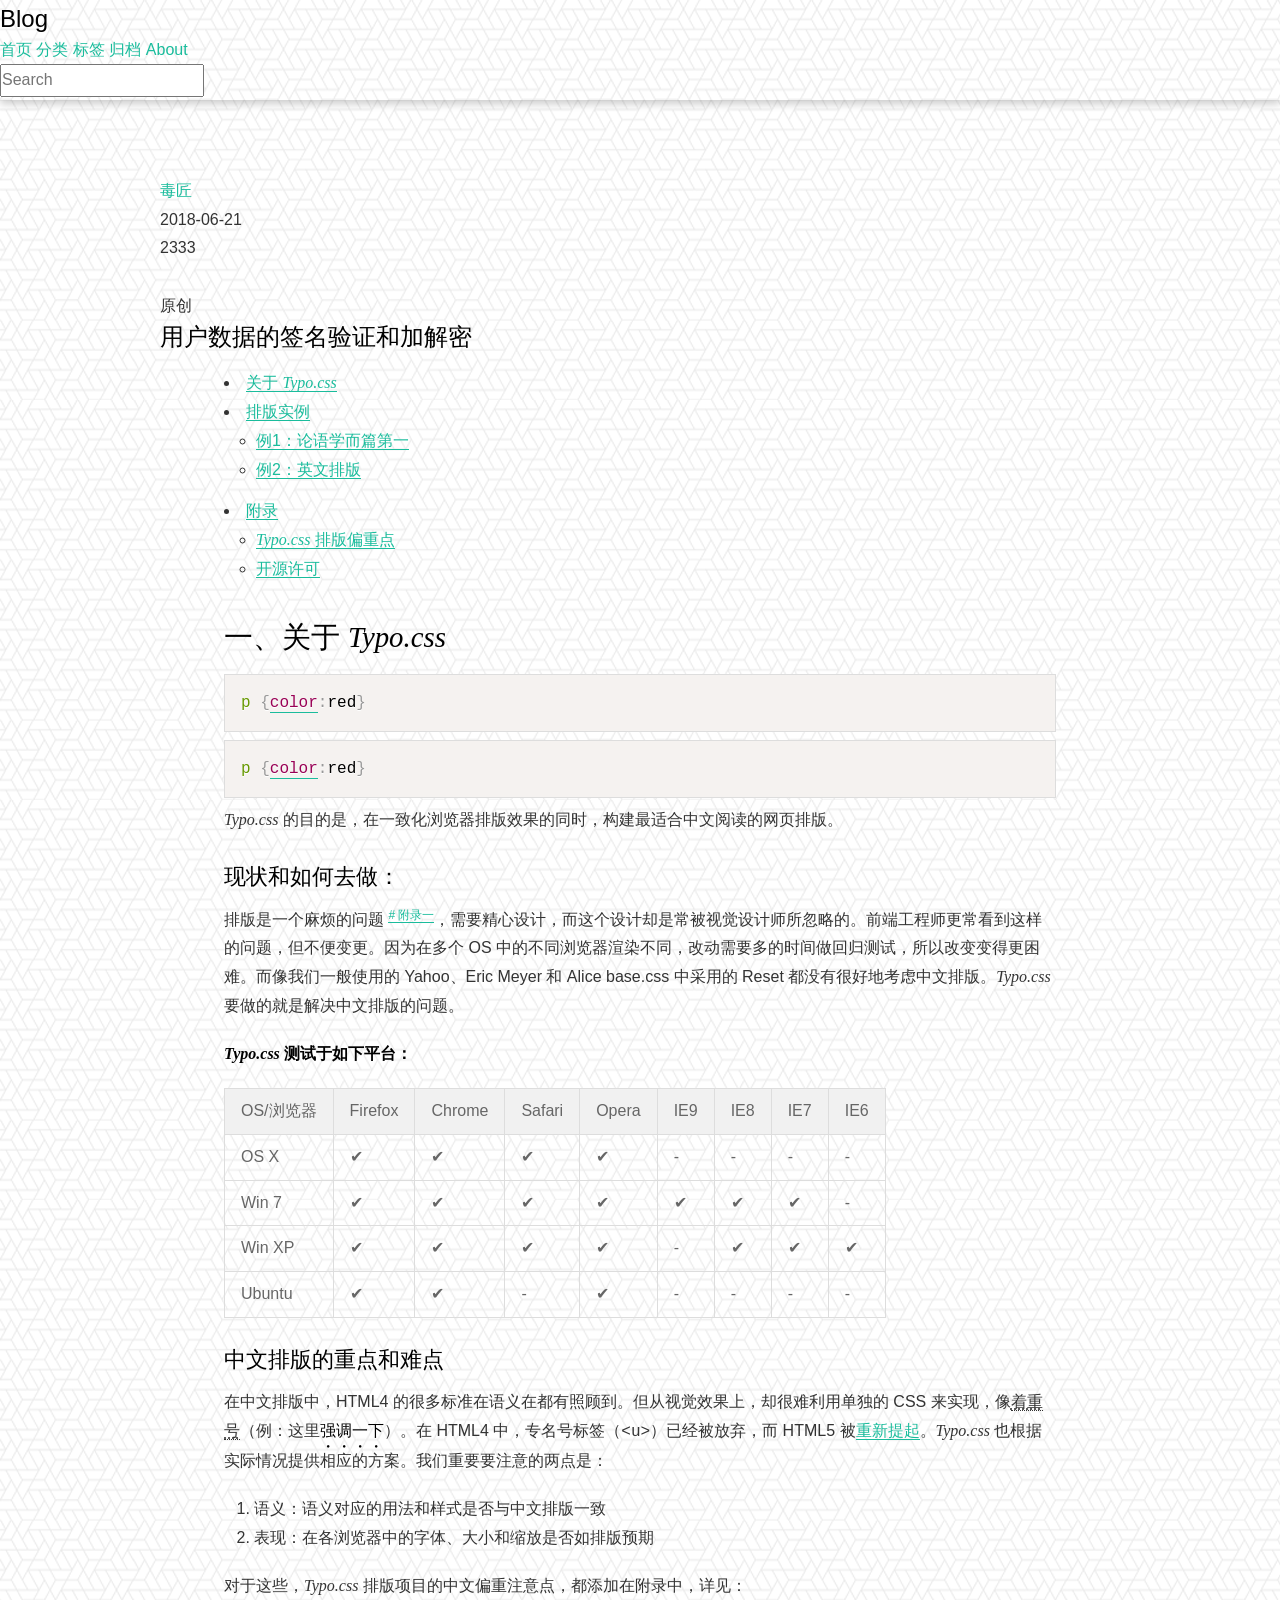
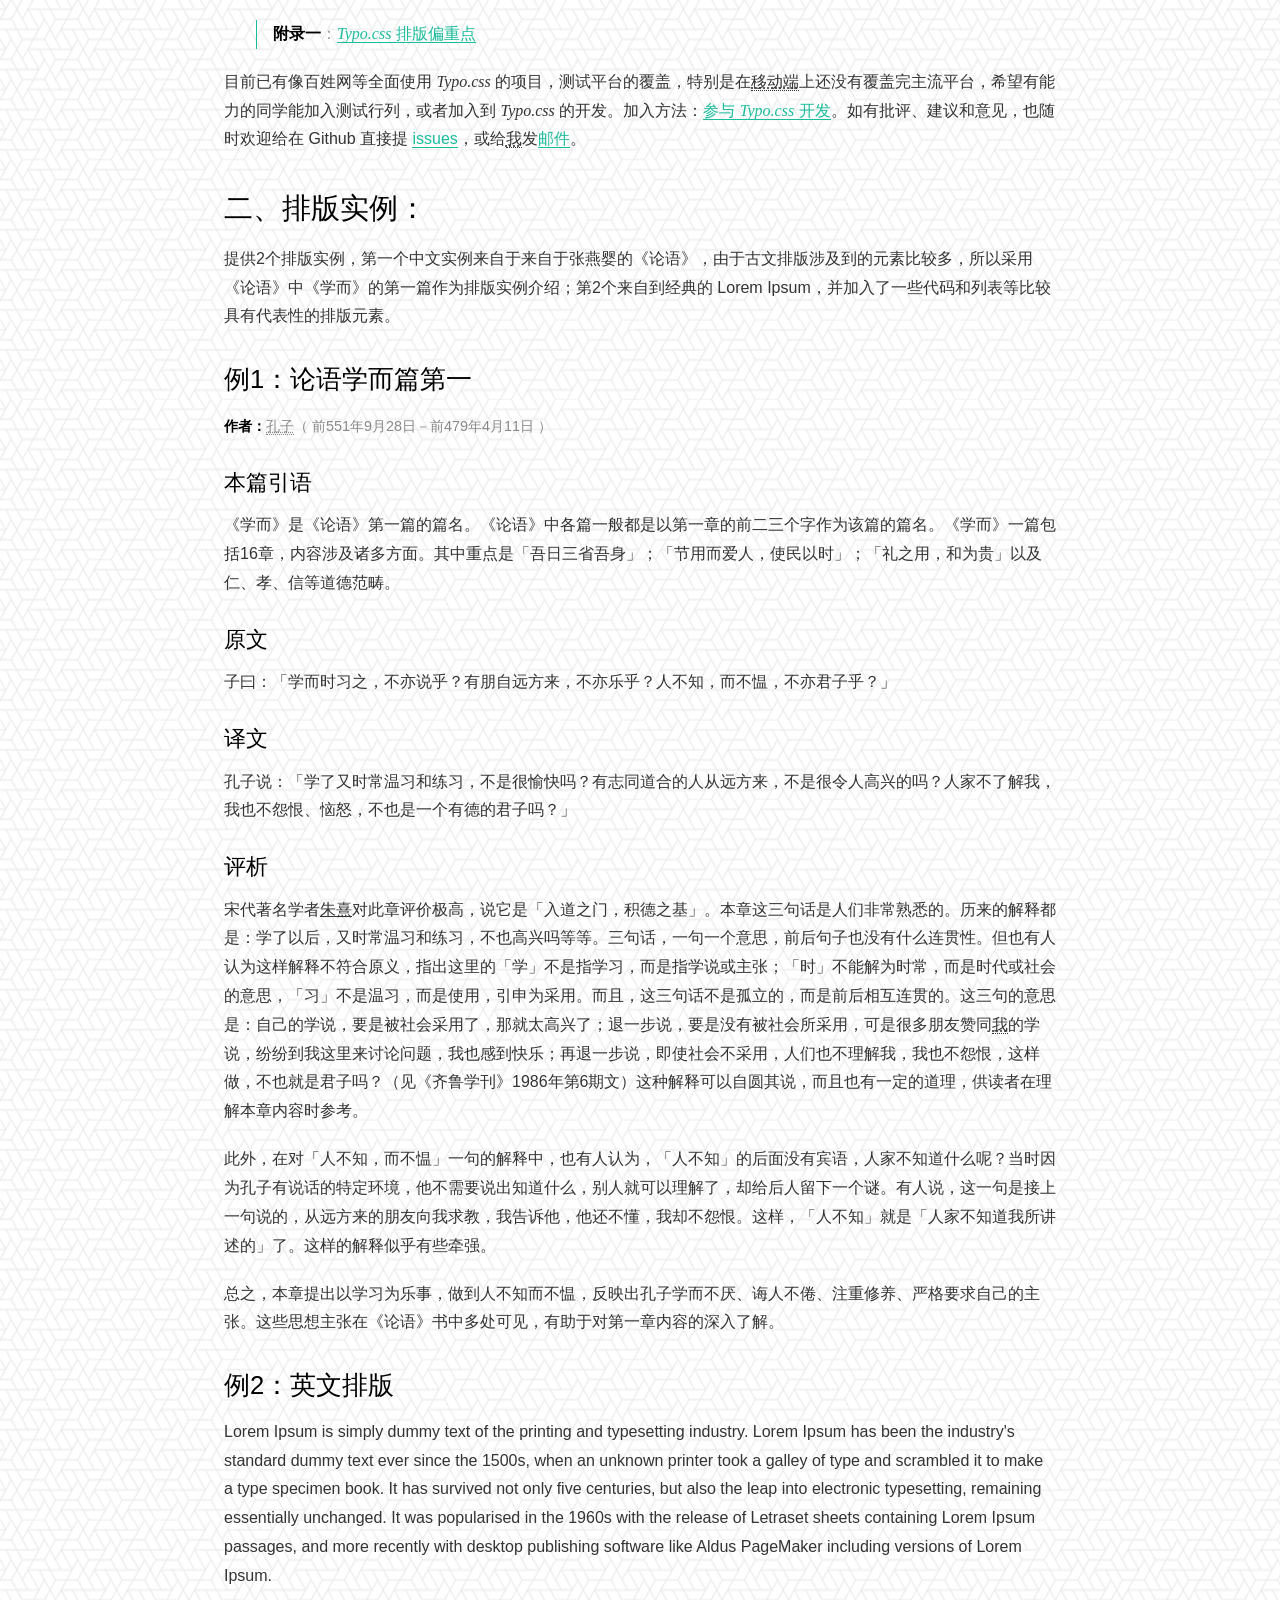
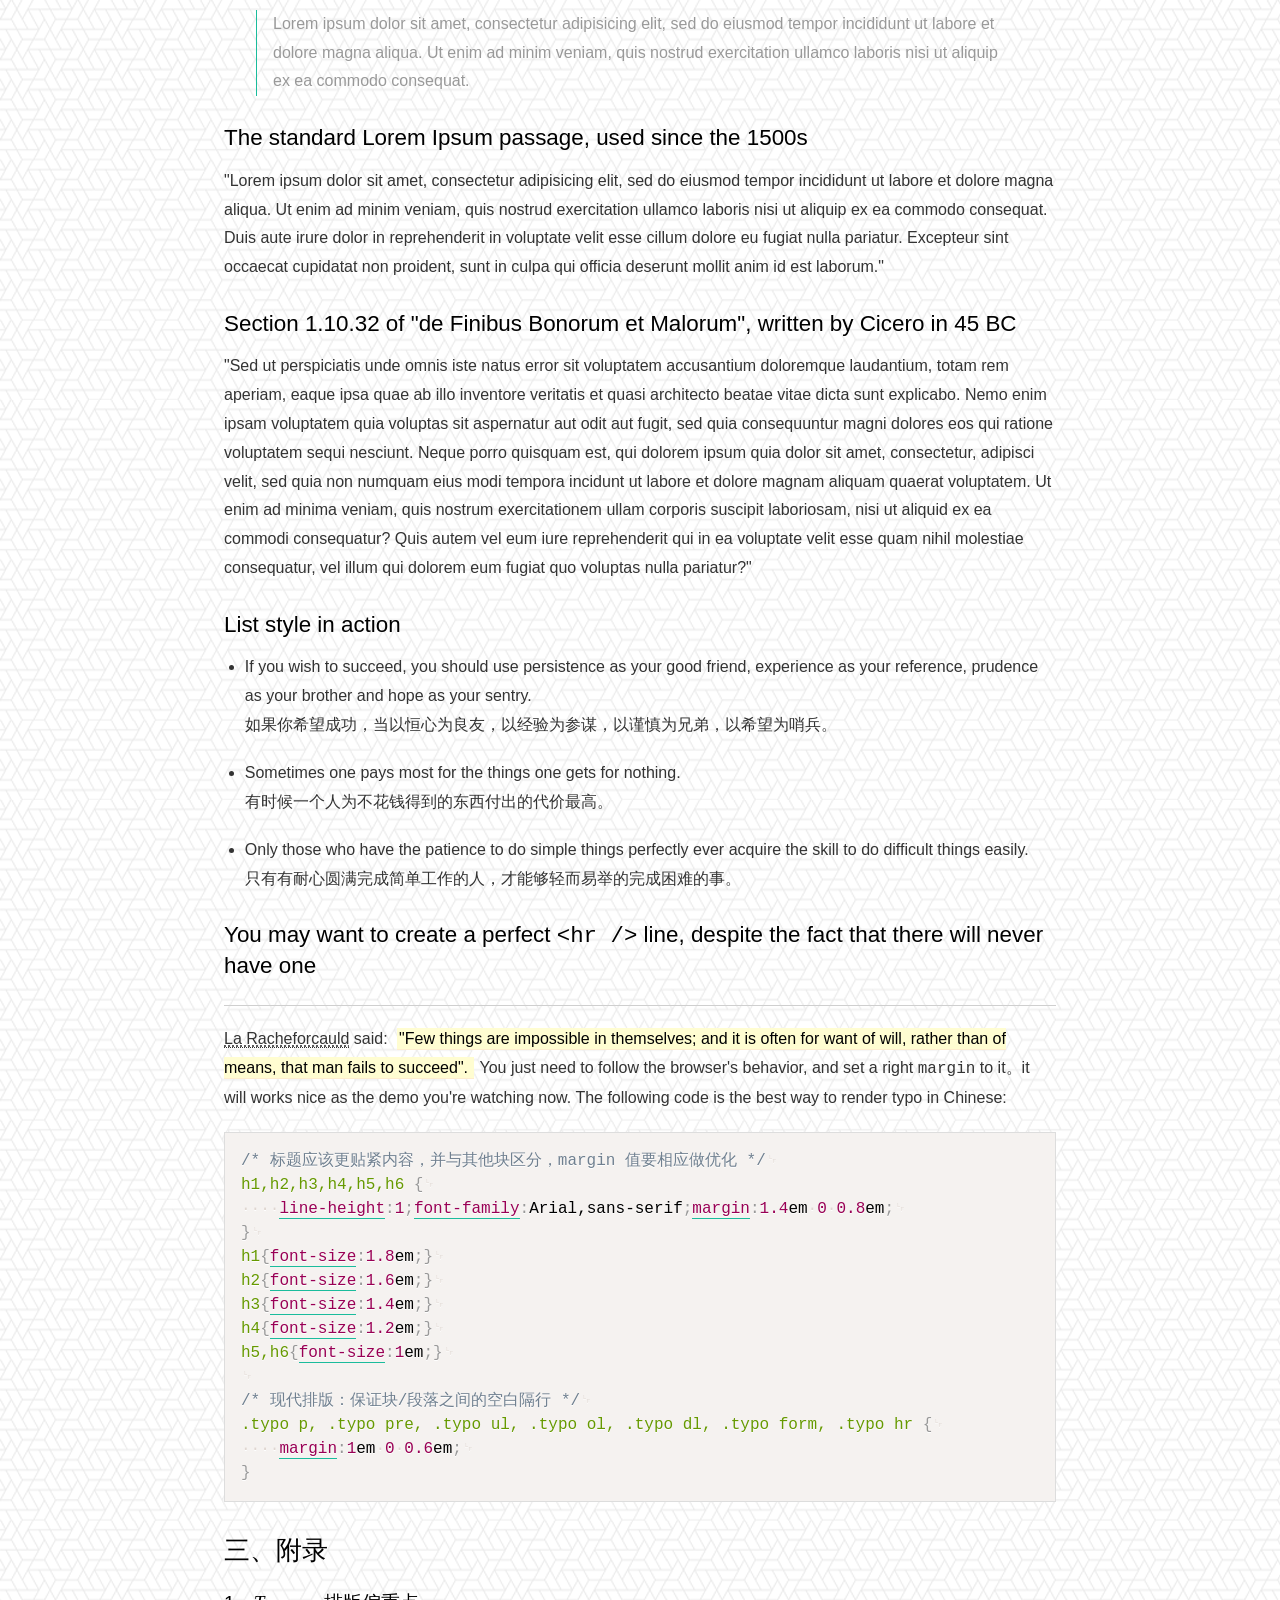
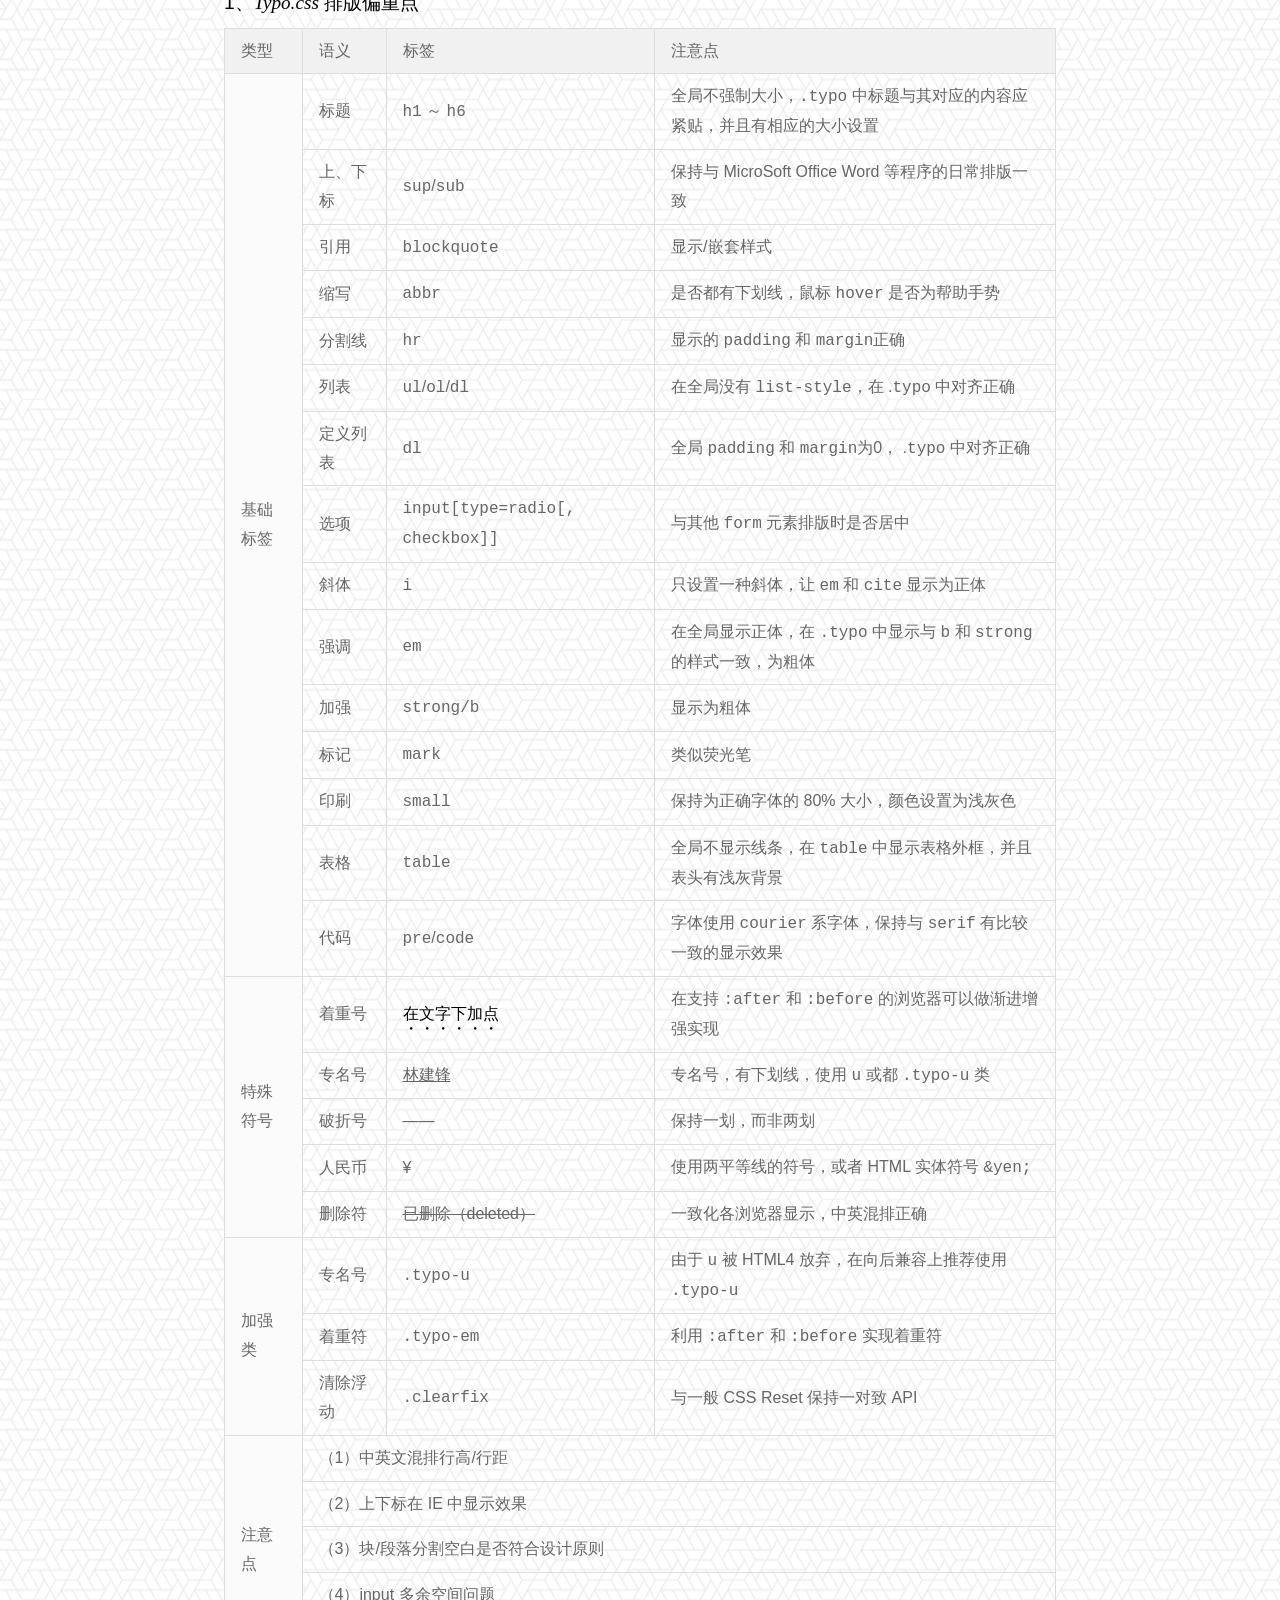
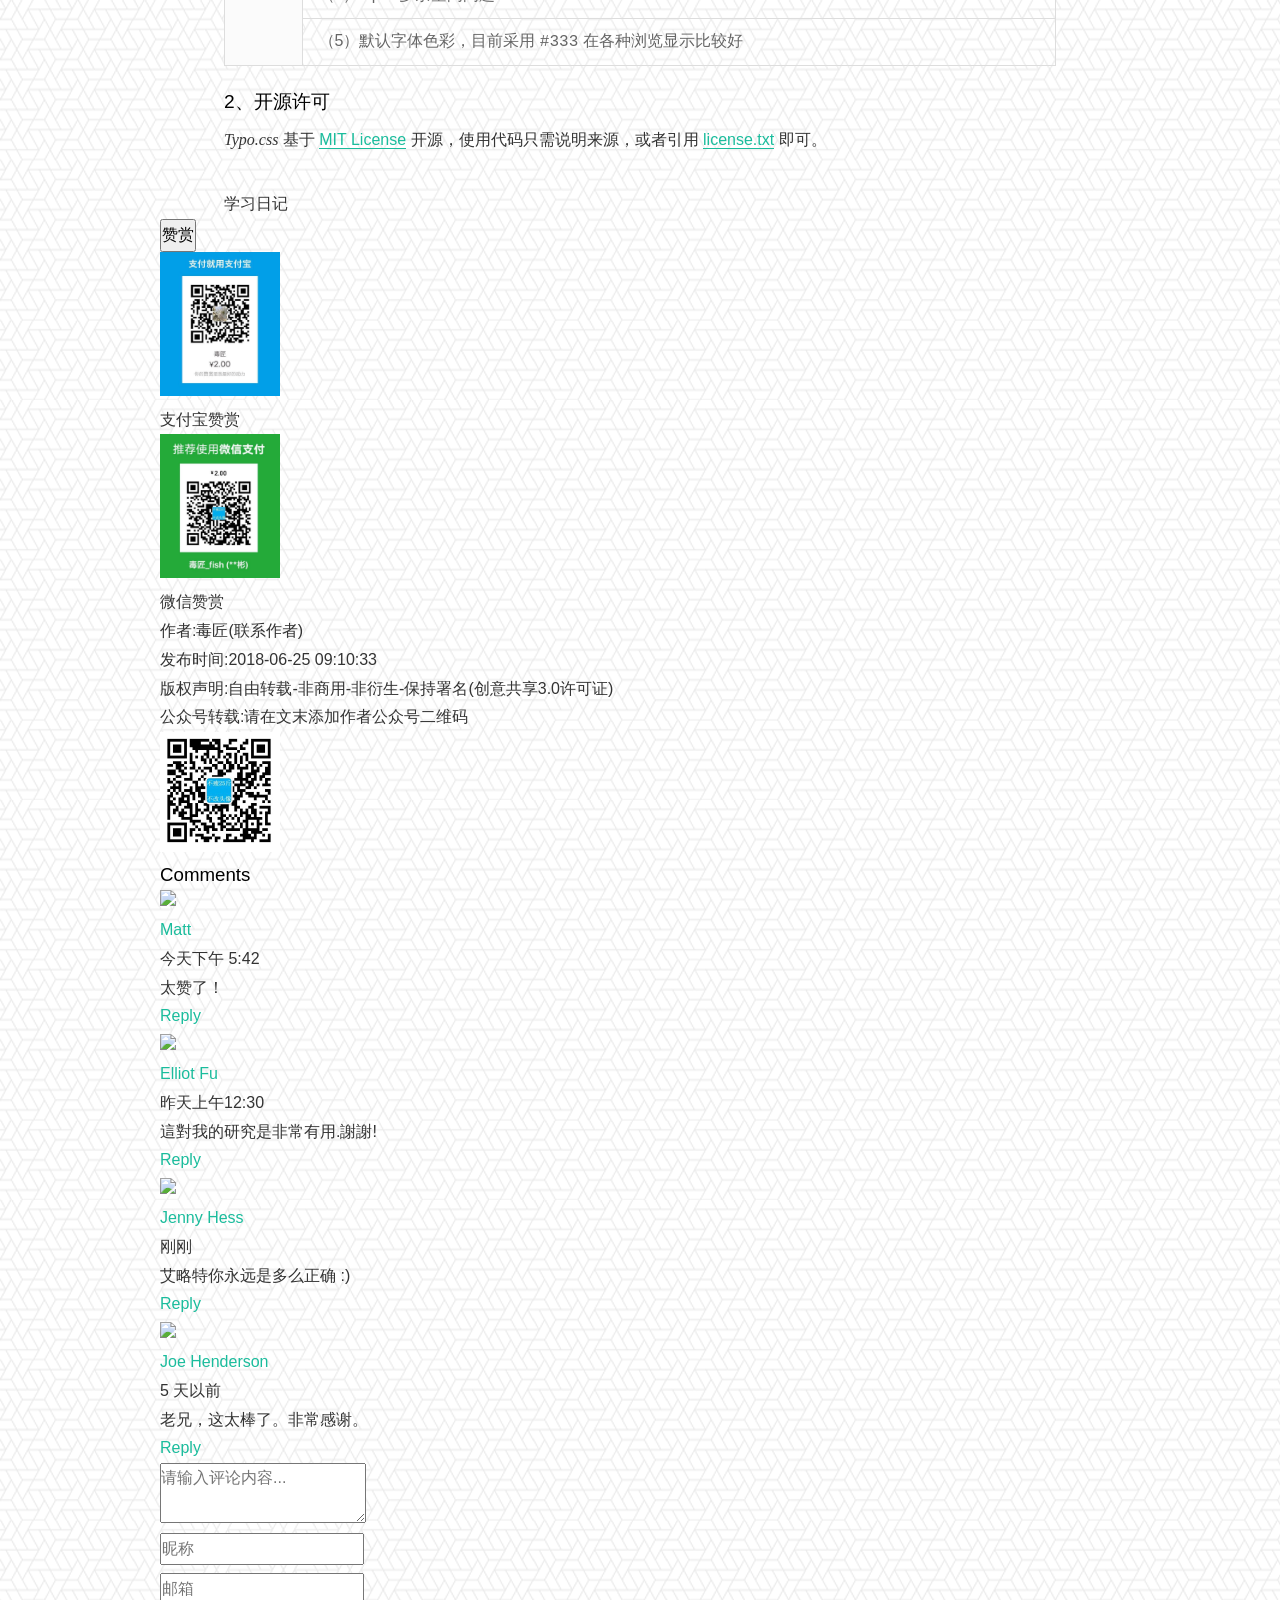
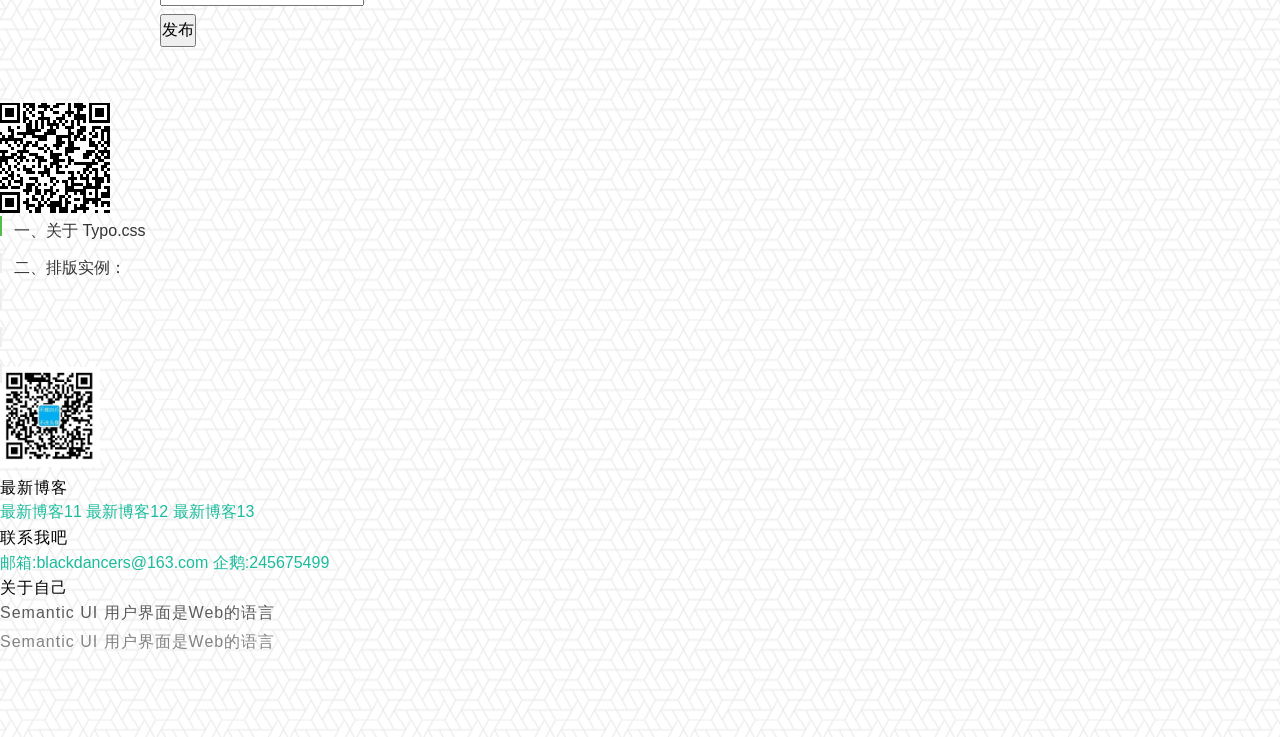
==== commit 358977bf: "博客详情页—右侧目录、二维码文章、滚动侦测" ====
--- a/blog.html
+++ b/blog.html
@@ -8,7 +8,7 @@
     <link rel="stylesheet" href="static/css/typo.css">
     <link rel="stylesheet" href="static/css/animate.css">
     <link rel="stylesheet" href="static/plugins/prism/1.15/prism.css">
-    <link rel="stylesheet" href="static/plugins/tocbot/tocbot.css">
+    <link rel="stylesheet" href="static/plugins/tocbot/3.0.2/tocbot.css">
     <link rel="stylesheet" href="static/css/index.css">
 </head>
 <body>
@@ -38,7 +38,8 @@
 </nav>
 
 
-<div class="m-container-small m-padded-tb-big animated pulse">
+<div id="waypoint" class="m-container-small m-padded-tb-big animated pulse">
+
     <div class="ui container">
         <div class="ui top attached segment">
             <div class="ui horizontal link list">
@@ -65,7 +66,7 @@
             </div>
             <h2 class="ui center aligned header">用户数据的签名验证和加解密</h2>
             <!--文章内容-->
-            <div id="content" class="typo typo-selection m-padded-lr-responsive m-padded-tb">
+            <div id="content" class="typo typo-selection js-toc-content m-padded-lr-responsive m-padded-tb">
 
                 <li><a href="#section1">关于 <i class="serif">Typo.css</i></a></li>
                 <li><a href="#section2">排版实例</a>
@@ -90,8 +91,10 @@
                 <p><i class="serif">Typo.css</i> 的目的是，在一致化浏览器排版效果的同时，构建最适合中文阅读的网页排版。</p>
                 <h4>现状和如何去做：</h4>
 
-                <p class="typo-first">排版是一个麻烦的问题 <sup><a href="#appendix1"># 附录一</a></sup>，需要精心设计，而这个设计却是常被视觉设计师所忽略的。前端工程师更常看到这样的问题，但不便变更。因为在多个 OS 中的不同浏览器渲染不同，改动需要多的时间做回归测试，所以改变变得更困难。而像我们一般使用的
-                    Yahoo、Eric Meyer 和 Alice base.css 中采用的 Reset 都没有很好地考虑中文排版。<i class="serif">Typo.css</i> 要做的就是解决中文排版的问题。</p>
+                <p class="typo-first">排版是一个麻烦的问题 <sup><a href="#appendix1"># 附录一</a></sup>，需要精心设计，而这个设计却是常被视觉设计师所忽略的。前端工程师更常看到这样的问题，但不便变更。因为在多个
+                    OS 中的不同浏览器渲染不同，改动需要多的时间做回归测试，所以改变变得更困难。而像我们一般使用的
+                    Yahoo、Eric Meyer 和 Alice base.css 中采用的 Reset 都没有很好地考虑中文排版。<i class="serif">Typo.css</i>
+                    要做的就是解决中文排版的问题。</p>
 
                 <p><strong><i class="serif">Typo.css</i> 测试于如下平台：</strong></p>
                 <table class="ui table" summary="Typo.css 的测试平台列表">
@@ -158,8 +161,10 @@
 
                 <h4>中文排版的重点和难点</h4>
 
-                <p>在中文排版中，HTML4 的很多标准在语义在都有照顾到。但从视觉效果上，却很难利用单独的 CSS 来实现，像<abbr title="在文字下多加一个点">着重号</abbr>（例：这里<em class="typo-em">强调一下</em>）。在 HTML4 中，专名号标签（<code>&lt;u&gt;</code>）已经被放弃，而
-                    HTML5 被<a href="http://html5doctor.com/u-element/">重新提起</a>。<i class="serif">Typo.css</i> 也根据实际情况提供相应的方案。我们重要要注意的两点是：</p>
+                <p>在中文排版中，HTML4 的很多标准在语义在都有照顾到。但从视觉效果上，却很难利用单独的 CSS 来实现，像<abbr title="在文字下多加一个点">着重号</abbr>（例：这里<em
+                        class="typo-em">强调一下</em>）。在 HTML4 中，专名号标签（<code>&lt;u&gt;</code>）已经被放弃，而
+                    HTML5 被<a href="http://html5doctor.com/u-element/">重新提起</a>。<i class="serif">Typo.css</i>
+                    也根据实际情况提供相应的方案。我们重要要注意的两点是：</p>
                 <ol>
                     <li>语义：语义对应的用法和样式是否与中文排版一致</li>
                     <li>表现：在各浏览器中的字体、大小和缩放是否如排版预期</li>
@@ -169,10 +174,13 @@
                     <b>附录一</b>：<a href="#appendix1"><i class="serif">Typo.css</i> 排版偏重点</a>
                 </blockquote>
 
-                <p>目前已有像百姓网等全面使用 <i class="serif">Typo.css</i> 的项目，测试平台的覆盖，特别是在<abbr title="手机、平板电脑等移动平台">移动端</abbr>上还没有覆盖完主流平台，希望有能力的同学能加入测试行列，或者加入到 <i class="serif">Typo.css</i>
-                    的开发。加入方法：<a href="https://github.com/sofish/Typo.css">参与 <i class="serif">Typo.css</i> 开发</a>。如有批评、建议和意见，也随时欢迎给在 Github 直接提 <a
-                            href="https://github.com/sofish/Typo.css/issues">issues</a>，或给<abbr title="Sofish Lin, author of Typo.css"
-                                                                                                role="author">我</abbr>发<a
+                <p>目前已有像百姓网等全面使用 <i class="serif">Typo.css</i> 的项目，测试平台的覆盖，特别是在<abbr title="手机、平板电脑等移动平台">移动端</abbr>上还没有覆盖完主流平台，希望有能力的同学能加入测试行列，或者加入到
+                    <i class="serif">Typo.css</i>
+                    的开发。加入方法：<a href="https://github.com/sofish/Typo.css">参与 <i class="serif">Typo.css</i> 开发</a>。如有批评、建议和意见，也随时欢迎给在
+                    Github 直接提 <a
+                            href="https://github.com/sofish/Typo.css/issues">issues</a>，或给<abbr
+                            title="Sofish Lin, author of Typo.css"
+                            role="author">我</abbr>发<a
                             href="mailto:sofish@icloud.com">邮件</a>。</p>
 
 
@@ -209,64 +217,87 @@
                         title="张燕婴">我</abbr>的学说，纷纷到我这里来讨论问题，我也感到快乐；再退一步说，即使社会不采用，人们也不理解我，我也不怨恨，这样做，不也就是君子吗？（见《齐鲁学刊》1986年第6期文）这种解释可以自圆其说，而且也有一定的道理，供读者在理解本章内容时参考。
                 </p>
 
-                <p>此外，在对「人不知，而不愠」一句的解释中，也有人认为，「人不知」的后面没有宾语，人家不知道什么呢？当时因为孔子有说话的特定环境，他不需要说出知道什么，别人就可以理解了，却给后人留下一个谜。有人说，这一句是接上一句说的，从远方来的朋友向我求教，我告诉他，他还不懂，我却不怨恨。这样，「人不知」就是「人家不知道我所讲述的」了。这样的解释似乎有些牵强。</p>
+                <p>
+                    此外，在对「人不知，而不愠」一句的解释中，也有人认为，「人不知」的后面没有宾语，人家不知道什么呢？当时因为孔子有说话的特定环境，他不需要说出知道什么，别人就可以理解了，却给后人留下一个谜。有人说，这一句是接上一句说的，从远方来的朋友向我求教，我告诉他，他还不懂，我却不怨恨。这样，「人不知」就是「人家不知道我所讲述的」了。这样的解释似乎有些牵强。</p>
 
                 <p>总之，本章提出以学习为乐事，做到人不知而不愠，反映出孔子学而不厌、诲人不倦、注重修养、严格要求自己的主张。这些思想主张在《论语》书中多处可见，有助于对第一章内容的深入了解。</p>
 
                 <h3 id="section2-2">例2：英文排版</h3>
 
-                <p>Lorem Ipsum is simply dummy text of the printing and typesetting industry. Lorem Ipsum has been the industry's
-                    standard dummy text ever since the 1500s, when an unknown printer took a galley of type and scrambled it to make a
-                    type specimen book. It has survived not only five centuries, but also the leap into electronic typesetting, remaining
-                    essentially unchanged. It was popularised in the 1960s with the release of Letraset sheets containing Lorem Ipsum
-                    passages, and more recently with desktop publishing software like Aldus PageMaker including versions of Lorem
+                <p>Lorem Ipsum is simply dummy text of the printing and typesetting industry. Lorem Ipsum has been the
+                    industry's
+                    standard dummy text ever since the 1500s, when an unknown printer took a galley of type and
+                    scrambled it to make a
+                    type specimen book. It has survived not only five centuries, but also the leap into electronic
+                    typesetting, remaining
+                    essentially unchanged. It was popularised in the 1960s with the release of Letraset sheets
+                    containing Lorem Ipsum
+                    passages, and more recently with desktop publishing software like Aldus PageMaker including versions
+                    of Lorem
                     Ipsum.</p>
                 <blockquote>
-                    Lorem ipsum dolor sit amet, consectetur adipisicing elit, sed do eiusmod tempor incididunt ut labore et dolore magna
-                    aliqua. Ut enim ad minim veniam, quis nostrud exercitation ullamco laboris nisi ut aliquip ex ea commodo consequat.
+                    Lorem ipsum dolor sit amet, consectetur adipisicing elit, sed do eiusmod tempor incididunt ut labore
+                    et dolore magna
+                    aliqua. Ut enim ad minim veniam, quis nostrud exercitation ullamco laboris nisi ut aliquip ex ea
+                    commodo consequat.
                 </blockquote>
 
                 <h4>The standard Lorem Ipsum passage, used since the 1500s</h4>
 
-                <p>"Lorem ipsum dolor sit amet, consectetur adipisicing elit, sed do eiusmod tempor incididunt ut labore et dolore magna
-                    aliqua. Ut enim ad minim veniam, quis nostrud exercitation ullamco laboris nisi ut aliquip ex ea commodo consequat.
-                    Duis aute irure dolor in reprehenderit in voluptate velit esse cillum dolore eu fugiat nulla pariatur. Excepteur sint
+                <p>"Lorem ipsum dolor sit amet, consectetur adipisicing elit, sed do eiusmod tempor incididunt ut labore
+                    et dolore magna
+                    aliqua. Ut enim ad minim veniam, quis nostrud exercitation ullamco laboris nisi ut aliquip ex ea
+                    commodo consequat.
+                    Duis aute irure dolor in reprehenderit in voluptate velit esse cillum dolore eu fugiat nulla
+                    pariatur. Excepteur sint
                     occaecat cupidatat non proident, sunt in culpa qui officia deserunt mollit anim id est laborum."</p>
 
                 <h4>Section 1.10.32 of "de Finibus Bonorum et Malorum", written by Cicero in 45 BC</h4>
 
-                <p>"Sed ut perspiciatis unde omnis iste natus error sit voluptatem accusantium doloremque laudantium, totam rem aperiam,
-                    eaque ipsa quae ab illo inventore veritatis et quasi architecto beatae vitae dicta sunt explicabo. Nemo enim ipsam
-                    voluptatem quia voluptas sit aspernatur aut odit aut fugit, sed quia consequuntur magni dolores eos qui ratione
-                    voluptatem sequi nesciunt. Neque porro quisquam est, qui dolorem ipsum quia dolor sit amet, consectetur, adipisci
-                    velit, sed quia non numquam eius modi tempora incidunt ut labore et dolore magnam aliquam quaerat voluptatem. Ut enim
-                    ad minima veniam, quis nostrum exercitationem ullam corporis suscipit laboriosam, nisi ut aliquid ex ea commodi
-                    consequatur? Quis autem vel eum iure reprehenderit qui in ea voluptate velit esse quam nihil molestiae consequatur,
+                <p>"Sed ut perspiciatis unde omnis iste natus error sit voluptatem accusantium doloremque laudantium,
+                    totam rem aperiam,
+                    eaque ipsa quae ab illo inventore veritatis et quasi architecto beatae vitae dicta sunt explicabo.
+                    Nemo enim ipsam
+                    voluptatem quia voluptas sit aspernatur aut odit aut fugit, sed quia consequuntur magni dolores eos
+                    qui ratione
+                    voluptatem sequi nesciunt. Neque porro quisquam est, qui dolorem ipsum quia dolor sit amet,
+                    consectetur, adipisci
+                    velit, sed quia non numquam eius modi tempora incidunt ut labore et dolore magnam aliquam quaerat
+                    voluptatem. Ut enim
+                    ad minima veniam, quis nostrum exercitationem ullam corporis suscipit laboriosam, nisi ut aliquid ex
+                    ea commodi
+                    consequatur? Quis autem vel eum iure reprehenderit qui in ea voluptate velit esse quam nihil
+                    molestiae consequatur,
                     vel illum qui dolorem eum fugiat quo voluptas nulla pariatur?"</p>
 
                 <h4>List style in action</h4>
                 <ul>
-                    <li>If you wish to succeed, you should use persistence as your good friend, experience as your reference, prudence as
+                    <li>If you wish to succeed, you should use persistence as your good friend, experience as your
+                        reference, prudence as
                         your brother and hope as your sentry.
                         <p>如果你希望成功，当以恒心为良友，以经验为参谋，以谨慎为兄弟，以希望为哨兵。</p>
                     </li>
                     <li>Sometimes one pays most for the things one gets for nothing.
                         <p>有时候一个人为不花钱得到的东西付出的代价最高。</p>
                     </li>
-                    <li>Only those who have the patience to do simple things perfectly ever acquire the skill to do difficult things
+                    <li>Only those who have the patience to do simple things perfectly ever acquire the skill to do
+                        difficult things
                         easily.
                         <p>只有有耐心圆满完成简单工作的人，才能够轻而易举的完成困难的事。</p>
                     </li>
                 </ul>
 
-                <h4>You may want to create a perfect <code>&lt;hr /&gt;</code> line, despite the fact that there will never have one
+                <h4>You may want to create a perfect <code>&lt;hr /&gt;</code> line, despite the fact that there will
+                    never have one
                 </h4>
                 <hr/>
                 <p><abbr title="法国作家罗切福考尔德">La Racheforcauld</abbr> said:
-                    <mark>"Few things are impossible in themselves; and it is often for want of will, rather than of means, that man fails
+                    <mark>"Few things are impossible in themselves; and it is often for want of will, rather than of
+                        means, that man fails
                         to succeed".
                     </mark>
-                    You just need to follow the browser's behavior, and set a right <code>margin</code> to it。it will works nice as the
+                    You just need to follow the browser's behavior, and set a right <code>margin</code> to it。it will
+                    works nice as the
                     demo you're watching now. The following code is the best way to render typo in Chinese:
                 </p>
                 <pre class="language-css"><code>
@@ -440,8 +471,9 @@
 
                 <h5 id="appendix2">2、开源许可</h5>
 
-                <p><i class="serif">Typo.css</i> 基于 <a href="http://zh.wikipedia.org/wiki/MIT_License">MIT License</a> 开源，使用代码只需说明来源，或者引用 <a
-                        href="http://typo.sofi.sh/license.txt">license.txt</a> 即可。</p>
+                <p><i class="serif">Typo.css</i> 基于 <a href="http://zh.wikipedia.org/wiki/MIT_License">MIT License</a>
+                    开源，使用代码只需说明来源，或者引用 <a
+                            href="http://typo.sofi.sh/license.txt">license.txt</a> 即可。</p>
             </div>
 
             <!--文章下面,标签-->
@@ -453,17 +485,19 @@
             </div>
             <!--文章下面,赞赏-->
             <div class="ui center aligned basic segment">
-                <button id="pay-btn" class="ui orange basic circular button">赞赏</button>
+                <button id="payQR" class="ui orange basic circular button">赞赏</button>
             </div>
             <div class="ui payQR flowing popup transition hidden">
                 <div class="ui orange basic label">
                     <div class="ui images" style="font-size: inherit !important;">
                         <div class="image">
-                            <img src="static/images/alipay-qr-receive.jpg" alt="支付宝收款" class="ui rounded bordered image" style="width: 120px">
+                            <img src="static/images/alipay-qr-receive.jpg" alt="支付宝收款" class="ui rounded bordered image"
+                                 style="width: 120px">
                             <div>支付宝赞赏</div>
                         </div>
                         <div class="image">
-                            <img src="static/images/wechat-qr-receive.jpg" alt="微信收款" class="ui rounded bordered image" style="width: 120px">
+                            <img src="static/images/wechat-qr-receive.jpg" alt="微信收款" class="ui rounded bordered image"
+                                 style="width: 120px">
                             <div>微信赞赏</div>
                         </div>
                     </div>
@@ -482,7 +516,8 @@
                     </ul>
                 </div>
                 <div class="five wide column">
-                    <img src="static/images/wechat-qr.jpg" alt="QR-CODE" class="ui right floated rounded bordered image" style="width: 120px">
+                    <img src="static/images/wechat-qr.jpg" alt="QR-CODE" class="ui right floated rounded bordered image"
+                         style="width: 120px">
                 </div>
             </div>
         </div>
@@ -500,7 +535,7 @@
                             <div class="metadata">
                                 <span class="date">今天下午 5:42</span>
                             </div>
-                            <div class="text">太赞了！ </div>
+                            <div class="text">太赞了！</div>
                             <div class="actions">
                                 <a class="reply">Reply</a>
                             </div>
@@ -532,7 +567,7 @@
                                     <div class="metadata">
                                         <span class="date">刚刚</span>
                                     </div>
-                                    <div class="text">艾略特你永远是多么正确 :) </div>
+                                    <div class="text">艾略特你永远是多么正确 :)</div>
                                     <div class="actions">
                                         <a class="reply">Reply</a>
                                     </div>
@@ -547,7 +582,7 @@
                             <div class="metadata">
                                 <span class="date">5 天以前</span>
                             </div>
-                            <div class="text">老兄，这太棒了。非常感谢。 </div>
+                            <div class="text">老兄，这太棒了。非常感谢。</div>
                             <div class="actions">
                                 <a class="reply">Reply</a>
                             </div>
@@ -580,25 +615,27 @@
                 </div>
             </div>
         </div>
-
-        <div class="m-padded m-fixed m-right-bottom">
-            <div class="ui vertical icon buttons">
-                <button class="ui toc teal button">目录</button>
-                <a href="#comment-container" class="ui teal button">留言</a>
-                <button class="ui wechat icon button"> <i class="weixin icon"></i></button>
-                <a href="#" class="ui icon button"><i class="chevron up icon"></i></a>
-            </div>
-        </div>
-        <div class="ui wechat-content flowing popup transition hidden m-padded-mini" style="width: 130px">
-            <img src="static/images/wechat-qr.jpg" alt="" class="ui rounded bordered image" style="width: 120px">
-        </div>
-        <div class="ui toc-container flowing popup transition hidden" style="width: 250px !important;">
-            <ol class="js-toc"></ol>
-        </div>
-
-
     </div>
 </div>
+
+
+    <!--目录和留言侧边按钮-->
+    <div id="toolbar" class="m-padded m-fixed m-right-bottom" style="display: none">
+        <div class="ui vertical icon buttons">
+            <button class="ui toc teal button">目录</button>
+            <a href="#comment-container" class="ui teal button">留言</a>
+            <button class="ui wechat icon button"><i class="weixin icon"></i></button>
+            <div id="to-top-button" class="ui icon button"><i class="chevron up icon"></i></div>
+        </div>
+    </div>
+    <!--微信文章-->
+    <div id="qrcode" class="ui wechat-content flowing popup transition hidden" style="width: 120px">
+        <!--<img src="static/images/wechat-qr.jpg" alt="" class="ui rounded bordered image" style="width: 120px">-->
+    </div>
+    <div class="ui toc-container flowing popup transition hidden" style="width: 250px !important;">
+        <ol class="js-toc"></ol>
+    </div>
+
 
 <!--底部-->
 <footer class="ui inverted vertical segment m-padded-tb-massive">
@@ -638,38 +675,80 @@
     </div>
 </footer>
 
-<script src="https://cdn.jsdelivr.net/npm/jquery@3.2/dist/jquery.min.js"></script>
-<script src="https://cdn.jsdelivr.net/semantic-ui/2.2.4/semantic.min.js"></script>
-<script src="static/plugins/tocbot/tocbot.min.js"></script>
+<script src="static/js/jquery/3.2/jquery.min.js"></script>
+<script src="static/js/semantic-ui/2.2.4/semantic.min.js"></script>
+<script src="static/plugins/tocbot/3.0.2/tocbot.min.js"></script>
+<!--<script src="https://cdnjs.cloudflare.com/ajax/libs/tocbot/4.1.1/tocbot.min.js"></script>-->
 <script src="static/plugins/prism/1.15/prism.js"></script>
+<script src="static/plugins/qrcodejs/qrcode.min.js"></script>
+<script src="static/plugins/waypoints/jquery.waypoints.min.js"></script>
+<script src="static/plugins/jquery.scrollTo/2.1.2/jquery.scrollTo.min.js"></script>
+<!--<script src="//cdn.jsdelivr.net/npm/jquery.scrollto@2.1.2/jquery.scrollTo.min.js"></script>-->
 <script>
     /*显示和隐藏菜单*/
     $(".menu.toggle").click(function () {
         $(".m-item").toggleClass('m-mobile-hide');
     });
-    $("#pay-btn").popup({
-        popup:$(".payQR.popup"),
-        on:'click',
-        position:'bottom center'
+    /*赞赏*/
+    $("#payQR").popup({
+        popup: $(".payQR.popup"),
+        on: 'click',
+        position: 'bottom center'
     });
+
+    /*目录初始化*/
     tocbot.init({
         // Where to render the table of contents.
+        //初始化目录的区域
         tocSelector: '.js-toc',
         // Where to grab the headings to build the table of contents.
+        //生成目录的源的区域
         contentSelector: '.js-toc-content',
         // Which headings to grab inside of the contentSelector element.
+        //生成目录标题的级别
         headingSelector: 'h1, h2, h3',
     });
+
+
     $('.toc.button').popup({
-        popup : $('.toc-container.popup'),
-        on : 'click',
+        popup: $('.toc-container.popup'),
+        on: 'click',
         position: 'left center'
     });
     $(".wechat").popup({
-        popup:$(".wechat-content"),
-        on:'hover',/*default*/
-        position:'left center'
+        popup: $(".wechat-content"),
+        on: 'hover', /*default*/
+        position: 'left center'
     });
+
+    /*文章内容生成二维码*/
+    var qrcode = new QRCode("qrcode", {
+        text: "http://jindo.dev.naver.com/collie",
+        width: 110,
+        height: 110,
+        colorDark : "#000000",
+        colorLight : "#ffffff",
+        correctLevel : QRCode.CorrectLevel.H
+    });
+
+    /*平滑滚动*/
+    $('#to-top-button').click(function () {
+        $(window).scrollTo(0,500);
+    });
+
+    /*滚动侦测*/
+
+    var waypoint = new Waypoint({
+        element: document.getElementById('waypoint'),
+        handler: function(direction) {
+            if(direction == 'down'){
+                $("#toolbar").show(500);
+            }else{
+                $("#toolbar").hide(500); /*500毫秒*/
+            }
+            console.log('Scrolled to waypoint!' + direction)
+        }
+    })
 
 </script>
 </body>
--- a/static/plugins/tocbot/3.0.2/tocbot.css
+++ b/static/plugins/tocbot/3.0.2/tocbot.css
@@ -0,0 +1,70 @@
+.toc {
+    overflow-y: auto
+}
+
+.toc > ul {
+    overflow: hidden;
+    position: relative
+}
+
+.toc > ul li {
+    list-style: none
+}
+
+.toc-list {
+    list-style-type: none; /*去掉小圆圈*/
+    margin: 0;
+    padding-left: 10px
+}
+
+a.toc-link {
+    color: currentColor;
+    height: 100%
+}
+
+.is-collapsible {
+    max-height: 1000px;
+    overflow: hidden;
+    transition: all 300ms ease-in-out
+}
+
+.is-collapsed {
+    max-height: 0
+}
+
+.is-position-fixed {
+    position: fixed !important;
+    top: 0
+}
+
+.is-active-link {
+    font-weight: 700;
+    color: teal; /*选中改变颜色*/
+}
+/*改变文字效果*/
+.toc-list li a {
+    display: block;
+    padding: 4px;
+    font-weight: 300;
+}
+
+.toc-list li a:hover, .toc-list li a:active{
+    color: teal !important;
+}
+
+.toc-link::before {
+    background-color: #EEE;
+    content: ' ';
+    display: inline-block;
+    height: 20px;/*inherit*/
+    left: 0;
+    margin-top: -1px;
+    position: absolute;
+    width: 2px
+}
+
+.is-active-link::before {
+    background-color: #54BC4B
+}
+
+
